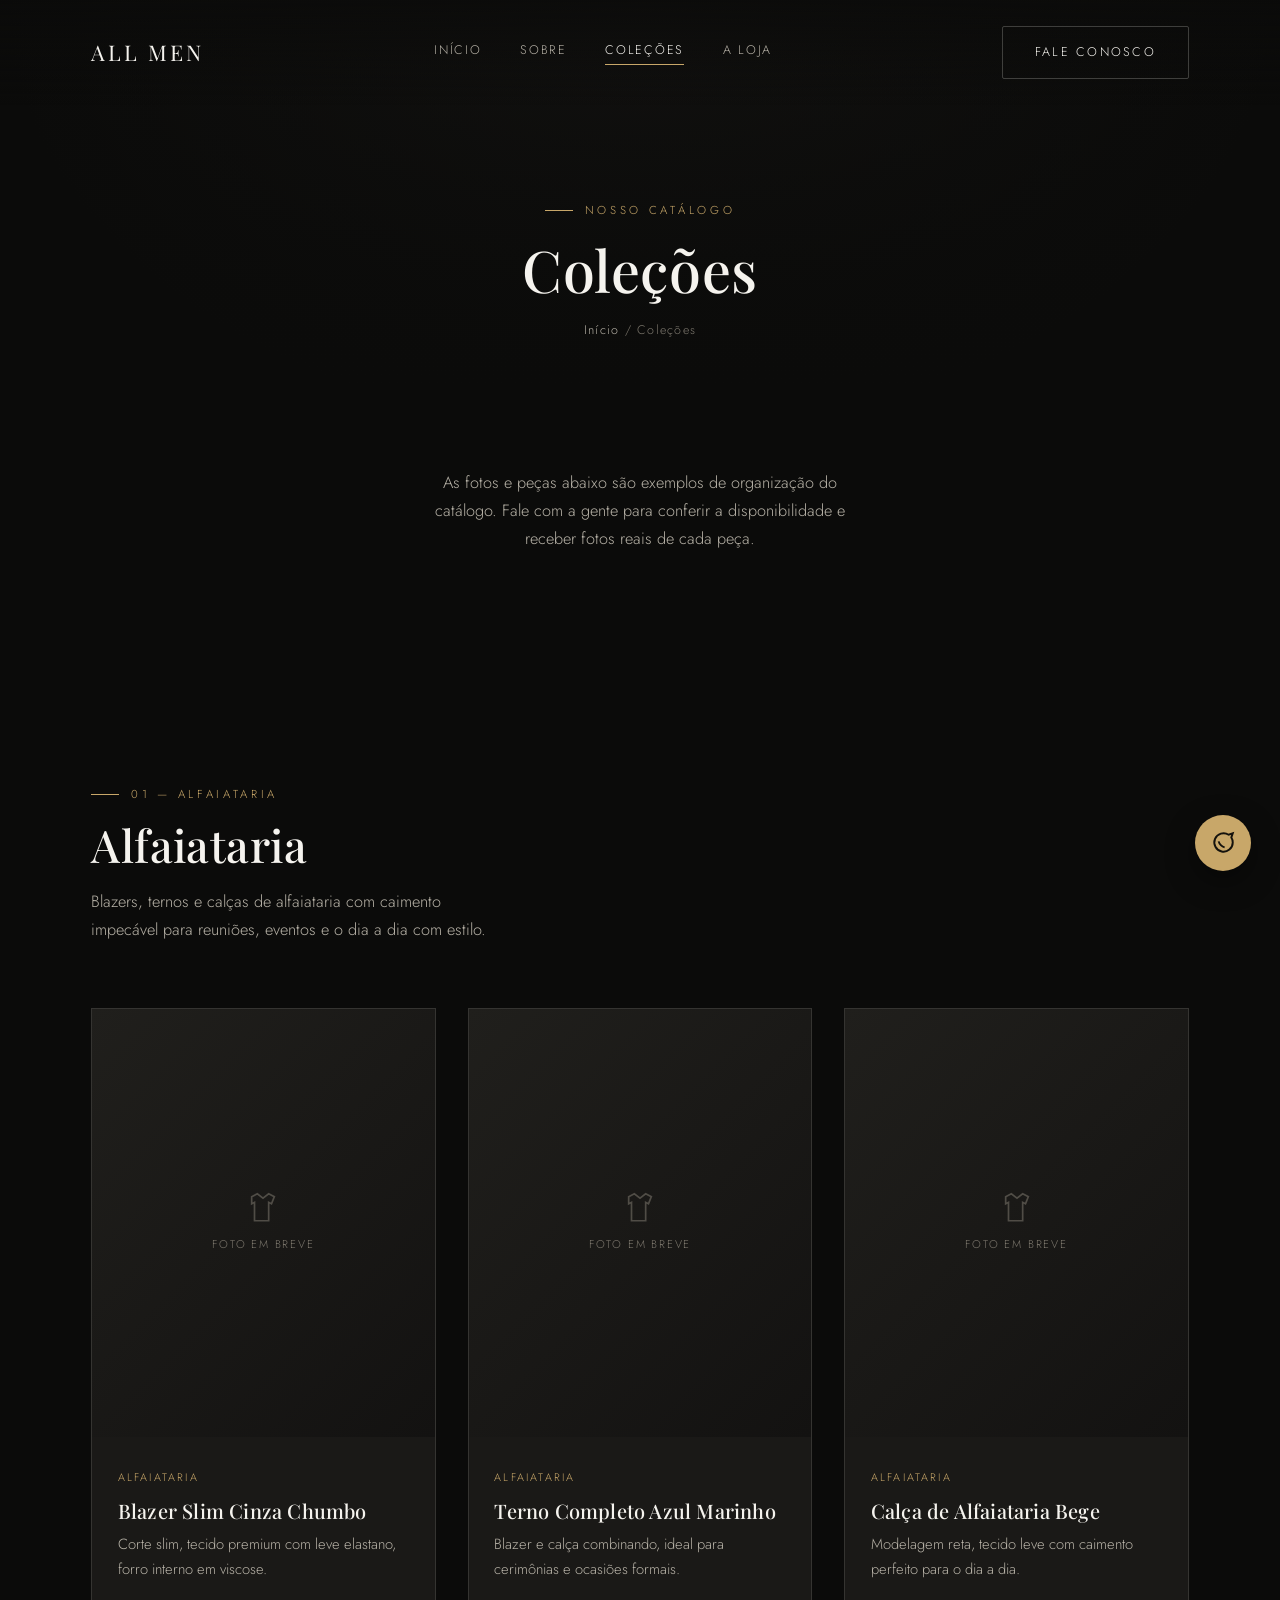
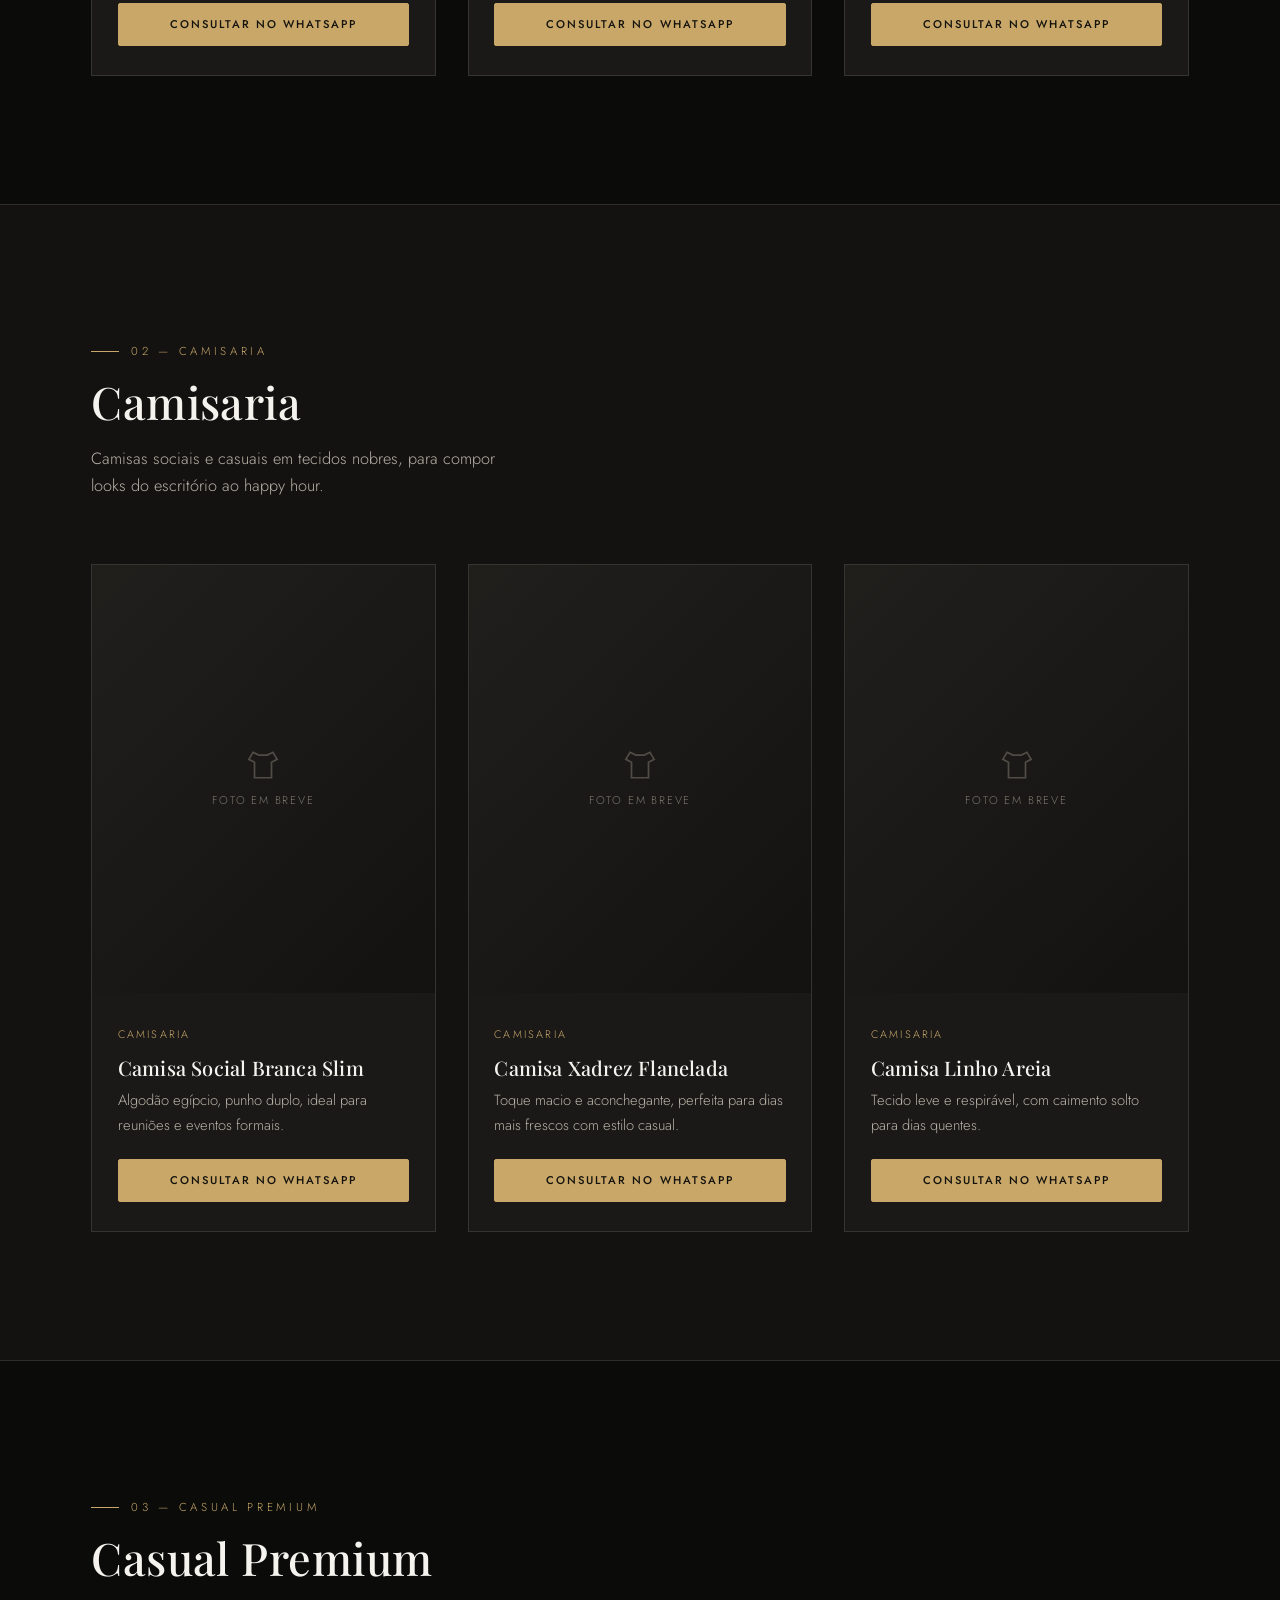
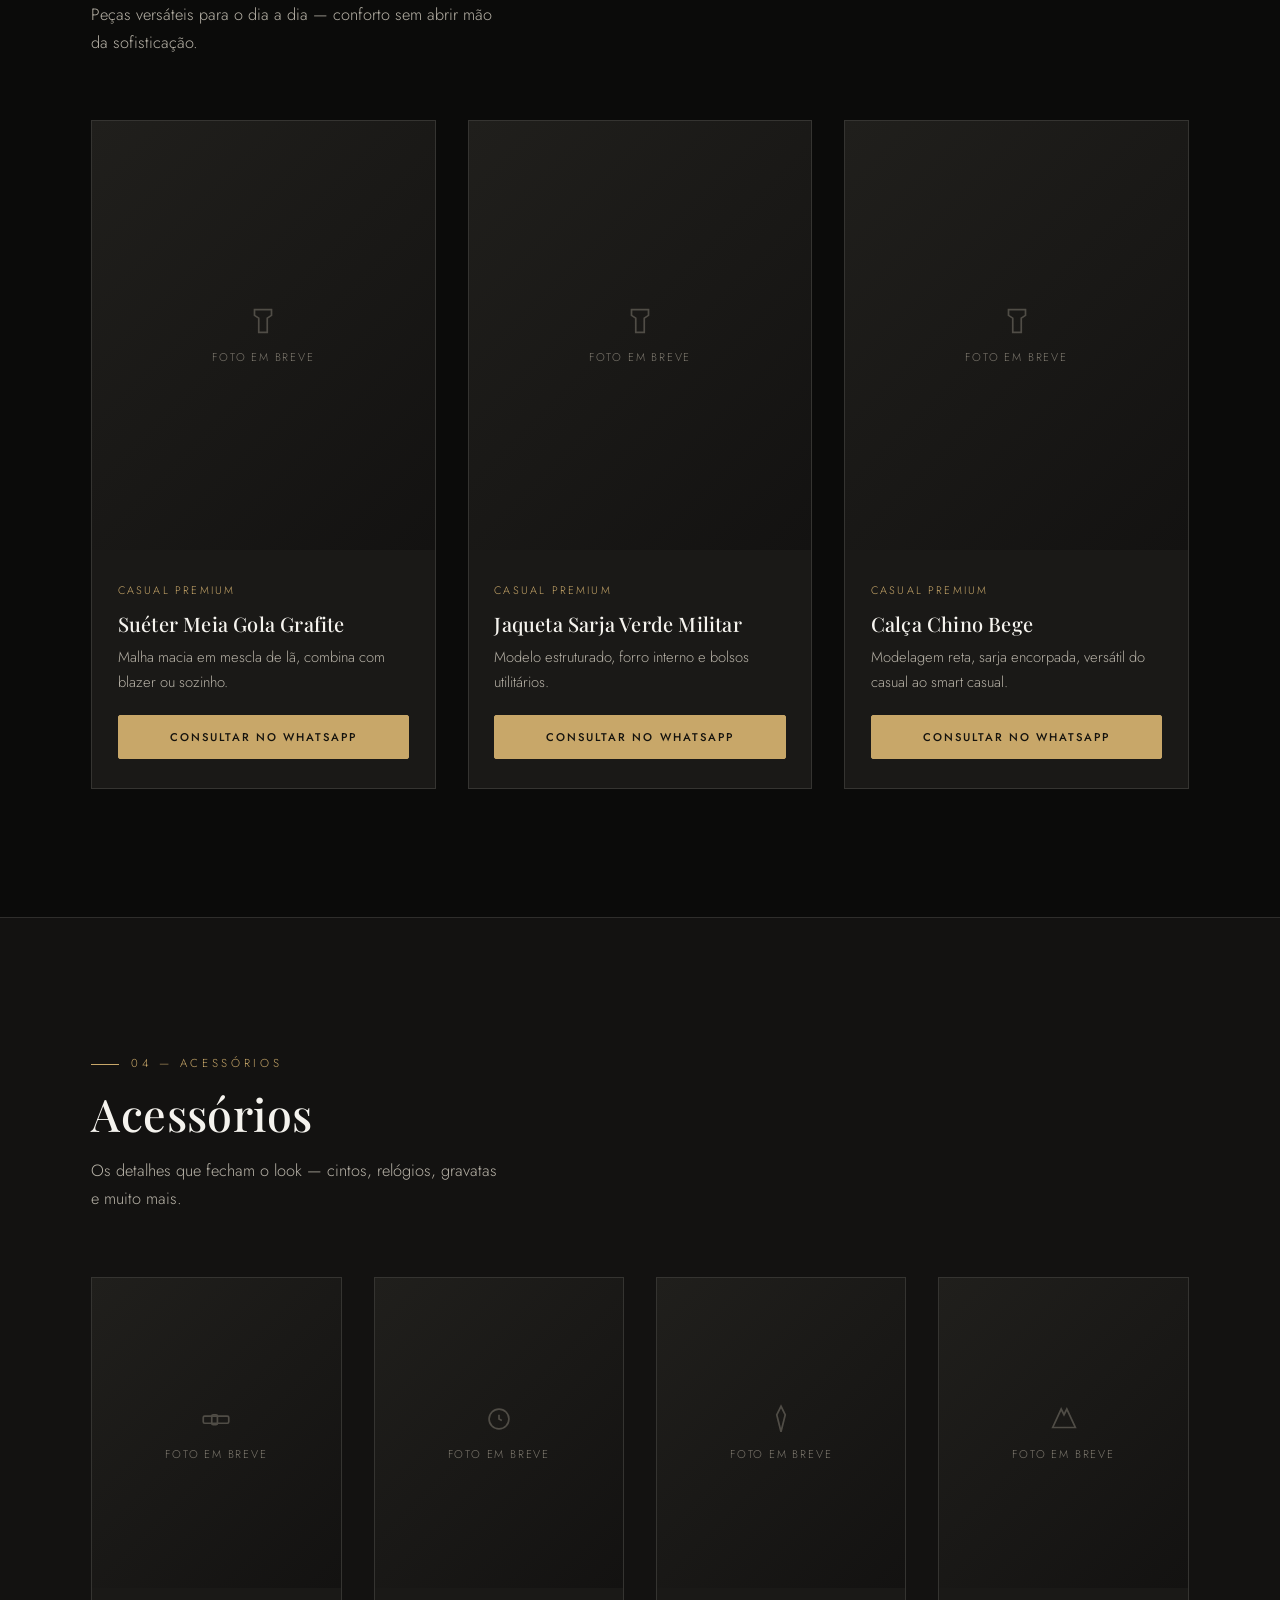
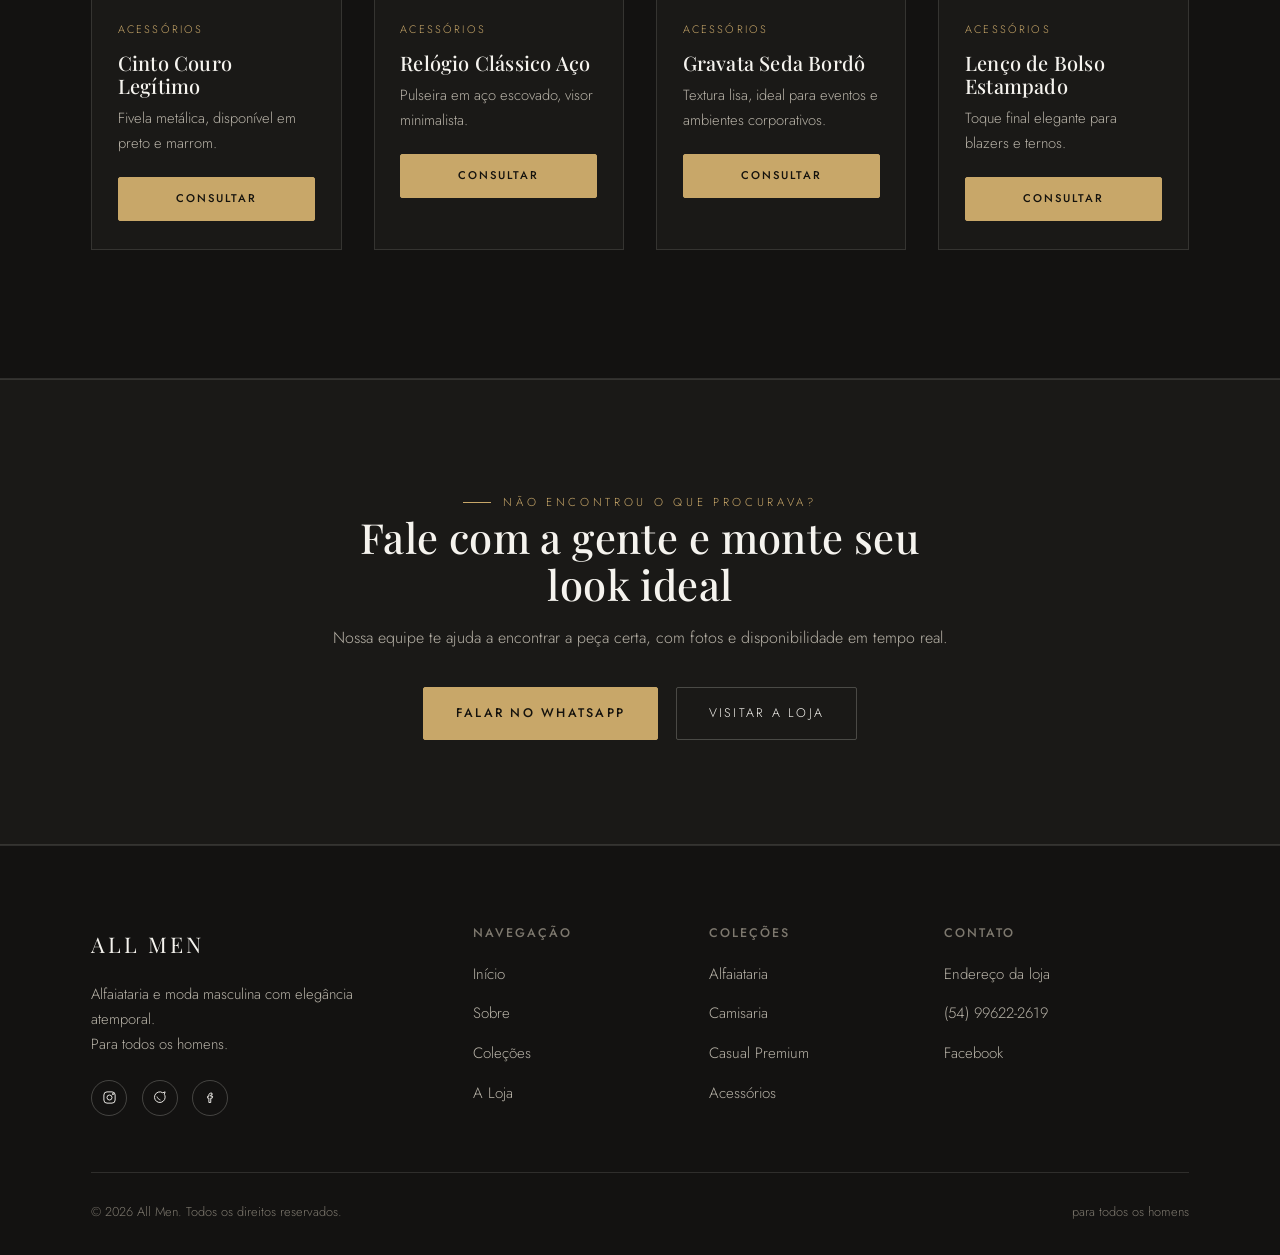
==== colecoes.html @ fce7e681 "Initial commit: All Men site with SEO setup Multi-page site (home, sobre, coleções, loja) with dark/" ====
<!DOCTYPE html>
<html lang="pt-BR">
<head>
<meta charset="UTF-8">
<meta name="viewport" content="width=device-width, initial-scale=1.0">
<title>Coleções All Men — Alfaiataria, Camisaria e Acessórios</title>
<meta name="description" content="Explore as coleções All Men: alfaiataria, camisaria, casual premium e acessórios. Consulte disponibilidade pelo WhatsApp.">
<meta name="robots" content="index, follow">
<link rel="canonical" href="https://pabliitoxd.github.io/allmen/colecoes.html">
<meta name="theme-color" content="#0b0b0a">
<link rel="preconnect" href="https://fonts.googleapis.com">
<link rel="preconnect" href="https://fonts.gstatic.com" crossorigin>
<link href="https://fonts.googleapis.com/css2?family=Playfair+Display:wght@400;500;600;700&family=Jost:wght@300;400;500;600&display=swap" rel="stylesheet">
<meta property="og:type" content="website">
<meta property="og:site_name" content="All Men">
<meta property="og:locale" content="pt_BR">
<meta property="og:title" content="Coleções All Men — Alfaiataria, Camisaria e Acessórios">
<meta property="og:description" content="Explore as coleções All Men: alfaiataria, camisaria, casual premium e acessórios. Consulte disponibilidade pelo WhatsApp.">
<meta property="og:url" content="https://pabliitoxd.github.io/allmen/colecoes.html">
<meta property="og:image" content="https://pabliitoxd.github.io/allmen/assets/img/logo.png">
<meta name="twitter:card" content="summary_large_image">
<meta name="twitter:title" content="Coleções All Men — Alfaiataria, Camisaria e Acessórios">
<meta name="twitter:description" content="Explore as coleções All Men: alfaiataria, camisaria, casual premium e acessórios. Consulte disponibilidade pelo WhatsApp.">
<meta name="twitter:image" content="https://pabliitoxd.github.io/allmen/assets/img/logo.png">
<link rel="icon" type="image/png" href="assets/img/logo.png">
<link rel="stylesheet" href="assets/css/style.css">
<script type="application/ld+json">
{
  "@context": "https://schema.org",
  "@type": "ClothingStore",
  "name": "All Men Moda Masculina Farroupilha",
  "image": "https://pabliitoxd.github.io/allmen/assets/img/logo.png",
  "url": "https://pabliitoxd.github.io/allmen/",
  "telephone": "+5554996222619",
  "priceRange": "$$",
  "address": {
    "@type": "PostalAddress",
    "streetAddress": "R. Independência, 582 - Sl 11",
    "addressLocality": "Farroupilha",
    "addressRegion": "RS",
    "postalCode": "95170-436",
    "addressCountry": "BR"
  },
  "openingHoursSpecification": [
    {
      "@type": "OpeningHoursSpecification",
      "dayOfWeek": ["Monday", "Tuesday", "Wednesday", "Thursday", "Friday"],
      "opens": "09:00",
      "closes": "19:00"
    },
    {
      "@type": "OpeningHoursSpecification",
      "dayOfWeek": ["Saturday"],
      "opens": "09:00",
      "closes": "14:00"
    }
  ],
  "sameAs": [
    "https://www.instagram.com/allmenfarroupilha",
    "https://www.facebook.com/Allmenfarropilha"
  ]
}
</script>
</head>
<body>

<header class="site-header">
  <div class="container">
    <a href="index.html" class="brand">
      <img src="assets/img/logo.png" alt="All Men" onerror="this.style.display='none'">
      <span class="brand-word">ALL MEN</span>
    </a>
    <nav class="main-nav">
      <a href="index.html">Início</a>
      <a href="sobre.html">Sobre</a>
      <a href="colecoes.html" class="active">Coleções</a>
      <a href="loja.html">A Loja</a>
    </nav>
    <div class="header-cta">
      <a href="https://wa.me/5554996222619" class="btn btn-ghost" target="_blank" rel="noopener">Fale Conosco</a>
      <button class="nav-toggle" aria-label="Abrir menu">
        <span></span><span></span><span></span>
      </button>
    </div>
  </div>
</header>

<section class="page-banner">
  <div class="page-banner-bg"><img src="assets/img/loja-1.jpg" alt="" onerror="this.remove()"></div>
  <div class="inner container">
    <span class="eyebrow" style="justify-content:center">Nosso Catálogo</span>
    <h1>Coleções</h1>
    <p class="breadcrumb"><a href="index.html">Início</a> / Coleções</p>
  </div>
</section>

<section class="section" style="padding-top:2rem; padding-bottom:2rem;">
  <div class="container">
    <div class="section-head center reveal" style="max-width:60ch;">
      <p style="margin-top:0;">As fotos e peças abaixo são exemplos de organização do catálogo. Fale com a gente para conferir a disponibilidade e receber fotos reais de cada peça.</p>
    </div>
  </div>
</section>

<!-- ALFAIATARIA -->
<section class="section" id="alfaiataria">
  <div class="container">
    <div class="section-head reveal">
      <span class="eyebrow">01 — Alfaiataria</span>
      <h2>Alfaiataria</h2>
      <p>Blazers, ternos e calças de alfaiataria com caimento impecável para reuniões, eventos e o dia a dia com estilo.</p>
    </div>
    <div class="grid grid-3">
      <div class="card reveal">
        <div class="card-media">
          <div class="placeholder-media">
            <svg viewBox="0 0 24 24" fill="none" stroke="currentColor" stroke-width="1.2"><path d="M4 4l4-2 4 3 4-3 4 2-2 5-2-1v13H6V8L4 9z"/></svg>
            <span>Foto em breve</span>
          </div>
        </div>
        <div class="card-body">
          <span class="cat">Alfaiataria</span>
          <h3>Blazer Slim Cinza Chumbo</h3>
          <p>Corte slim, tecido premium com leve elastano, forro interno em viscose.</p>
          <a href="https://wa.me/5554996222619?text=Ol%C3%A1!%20Tenho%20interesse%20no%20Blazer%20Slim%20Cinza%20Chumbo." class="btn btn-primary btn-block" target="_blank" rel="noopener">Consultar no WhatsApp</a>
        </div>
      </div>
      <div class="card reveal">
        <div class="card-media">
          <div class="placeholder-media">
            <svg viewBox="0 0 24 24" fill="none" stroke="currentColor" stroke-width="1.2"><path d="M4 4l4-2 4 3 4-3 4 2-2 5-2-1v13H6V8L4 9z"/></svg>
            <span>Foto em breve</span>
          </div>
        </div>
        <div class="card-body">
          <span class="cat">Alfaiataria</span>
          <h3>Terno Completo Azul Marinho</h3>
          <p>Blazer e calça combinando, ideal para cerimônias e ocasiões formais.</p>
          <a href="https://wa.me/5554996222619?text=Ol%C3%A1!%20Tenho%20interesse%20no%20Terno%20Completo%20Azul%20Marinho." class="btn btn-primary btn-block" target="_blank" rel="noopener">Consultar no WhatsApp</a>
        </div>
      </div>
      <div class="card reveal">
        <div class="card-media">
          <div class="placeholder-media">
            <svg viewBox="0 0 24 24" fill="none" stroke="currentColor" stroke-width="1.2"><path d="M4 4l4-2 4 3 4-3 4 2-2 5-2-1v13H6V8L4 9z"/></svg>
            <span>Foto em breve</span>
          </div>
        </div>
        <div class="card-body">
          <span class="cat">Alfaiataria</span>
          <h3>Calça de Alfaiataria Bege</h3>
          <p>Modelagem reta, tecido leve com caimento perfeito para o dia a dia.</p>
          <a href="https://wa.me/5554996222619?text=Ol%C3%A1!%20Tenho%20interesse%20na%20Cal%C3%A7a%20de%20Alfaiataria%20Bege." class="btn btn-primary btn-block" target="_blank" rel="noopener">Consultar no WhatsApp</a>
        </div>
      </div>
    </div>
  </div>
</section>

<!-- CAMISARIA -->
<section class="section section-alt" id="camisaria">
  <div class="container">
    <div class="section-head reveal">
      <span class="eyebrow">02 — Camisaria</span>
      <h2>Camisaria</h2>
      <p>Camisas sociais e casuais em tecidos nobres, para compor looks do escritório ao happy hour.</p>
    </div>
    <div class="grid grid-3">
      <div class="card reveal">
        <div class="card-media">
          <div class="placeholder-media">
            <svg viewBox="0 0 24 24" fill="none" stroke="currentColor" stroke-width="1.2"><path d="M5 3l4 2h6l4-2 3 5-4 2v11H6V10L2 8z"/></svg>
            <span>Foto em breve</span>
          </div>
        </div>
        <div class="card-body">
          <span class="cat">Camisaria</span>
          <h3>Camisa Social Branca Slim</h3>
          <p>Algodão egípcio, punho duplo, ideal para reuniões e eventos formais.</p>
          <a href="https://wa.me/5554996222619?text=Ol%C3%A1!%20Tenho%20interesse%20na%20Camisa%20Social%20Branca%20Slim." class="btn btn-primary btn-block" target="_blank" rel="noopener">Consultar no WhatsApp</a>
        </div>
      </div>
      <div class="card reveal">
        <div class="card-media">
          <div class="placeholder-media">
            <svg viewBox="0 0 24 24" fill="none" stroke="currentColor" stroke-width="1.2"><path d="M5 3l4 2h6l4-2 3 5-4 2v11H6V10L2 8z"/></svg>
            <span>Foto em breve</span>
          </div>
        </div>
        <div class="card-body">
          <span class="cat">Camisaria</span>
          <h3>Camisa Xadrez Flanelada</h3>
          <p>Toque macio e aconchegante, perfeita para dias mais frescos com estilo casual.</p>
          <a href="https://wa.me/5554996222619?text=Ol%C3%A1!%20Tenho%20interesse%20na%20Camisa%20Xadrez%20Flanelada." class="btn btn-primary btn-block" target="_blank" rel="noopener">Consultar no WhatsApp</a>
        </div>
      </div>
      <div class="card reveal">
        <div class="card-media">
          <div class="placeholder-media">
            <svg viewBox="0 0 24 24" fill="none" stroke="currentColor" stroke-width="1.2"><path d="M5 3l4 2h6l4-2 3 5-4 2v11H6V10L2 8z"/></svg>
            <span>Foto em breve</span>
          </div>
        </div>
        <div class="card-body">
          <span class="cat">Camisaria</span>
          <h3>Camisa Linho Areia</h3>
          <p>Tecido leve e respirável, com caimento solto para dias quentes.</p>
          <a href="https://wa.me/5554996222619?text=Ol%C3%A1!%20Tenho%20interesse%20na%20Camisa%20Linho%20Areia." class="btn btn-primary btn-block" target="_blank" rel="noopener">Consultar no WhatsApp</a>
        </div>
      </div>
    </div>
  </div>
</section>

<!-- CASUAL PREMIUM -->
<section class="section" id="casual">
  <div class="container">
    <div class="section-head reveal">
      <span class="eyebrow">03 — Casual Premium</span>
      <h2>Casual Premium</h2>
      <p>Peças versáteis para o dia a dia — conforto sem abrir mão da sofisticação.</p>
    </div>
    <div class="grid grid-3">
      <div class="card reveal">
        <div class="card-media">
          <div class="placeholder-media">
            <svg viewBox="0 0 24 24" fill="none" stroke="currentColor" stroke-width="1.2"><path d="M6 4h12v4l-3 2v10H9V10L6 8z"/></svg>
            <span>Foto em breve</span>
          </div>
        </div>
        <div class="card-body">
          <span class="cat">Casual Premium</span>
          <h3>Suéter Meia Gola Grafite</h3>
          <p>Malha macia em mescla de lã, combina com blazer ou sozinho.</p>
          <a href="https://wa.me/5554996222619?text=Ol%C3%A1!%20Tenho%20interesse%20no%20Su%C3%A9ter%20Meia%20Gola%20Grafite." class="btn btn-primary btn-block" target="_blank" rel="noopener">Consultar no WhatsApp</a>
        </div>
      </div>
      <div class="card reveal">
        <div class="card-media">
          <div class="placeholder-media">
            <svg viewBox="0 0 24 24" fill="none" stroke="currentColor" stroke-width="1.2"><path d="M6 4h12v4l-3 2v10H9V10L6 8z"/></svg>
            <span>Foto em breve</span>
          </div>
        </div>
        <div class="card-body">
          <span class="cat">Casual Premium</span>
          <h3>Jaqueta Sarja Verde Militar</h3>
          <p>Modelo estruturado, forro interno e bolsos utilitários.</p>
          <a href="https://wa.me/5554996222619?text=Ol%C3%A1!%20Tenho%20interesse%20na%20Jaqueta%20Sarja%20Verde%20Militar." class="btn btn-primary btn-block" target="_blank" rel="noopener">Consultar no WhatsApp</a>
        </div>
      </div>
      <div class="card reveal">
        <div class="card-media">
          <div class="placeholder-media">
            <svg viewBox="0 0 24 24" fill="none" stroke="currentColor" stroke-width="1.2"><path d="M6 4h12v4l-3 2v10H9V10L6 8z"/></svg>
            <span>Foto em breve</span>
          </div>
        </div>
        <div class="card-body">
          <span class="cat">Casual Premium</span>
          <h3>Calça Chino Bege</h3>
          <p>Modelagem reta, sarja encorpada, versátil do casual ao smart casual.</p>
          <a href="https://wa.me/5554996222619?text=Ol%C3%A1!%20Tenho%20interesse%20na%20Cal%C3%A7a%20Chino%20Bege." class="btn btn-primary btn-block" target="_blank" rel="noopener">Consultar no WhatsApp</a>
        </div>
      </div>
    </div>
  </div>
</section>

<!-- ACESSÓRIOS -->
<section class="section section-alt" id="acessorios">
  <div class="container">
    <div class="section-head reveal">
      <span class="eyebrow">04 — Acessórios</span>
      <h2>Acessórios</h2>
      <p>Os detalhes que fecham o look — cintos, relógios, gravatas e muito mais.</p>
    </div>
    <div class="grid grid-4">
      <div class="card reveal">
        <div class="card-media">
          <div class="placeholder-media">
            <svg viewBox="0 0 24 24" fill="none" stroke="currentColor" stroke-width="1.2"><rect x="3" y="10" width="18" height="5" rx="1"/><rect x="9" y="9" width="4" height="7" rx="1"/></svg>
            <span>Foto em breve</span>
          </div>
        </div>
        <div class="card-body">
          <span class="cat">Acessórios</span>
          <h3>Cinto Couro Legítimo</h3>
          <p>Fivela metálica, disponível em preto e marrom.</p>
          <a href="https://wa.me/5554996222619?text=Ol%C3%A1!%20Tenho%20interesse%20no%20Cinto%20de%20Couro%20Leg%C3%ADtimo." class="btn btn-primary btn-block" target="_blank" rel="noopener">Consultar</a>
        </div>
      </div>
      <div class="card reveal">
        <div class="card-media">
          <div class="placeholder-media">
            <svg viewBox="0 0 24 24" fill="none" stroke="currentColor" stroke-width="1.2"><circle cx="12" cy="12" r="7"/><path d="M12 9v3l2 1"/></svg>
            <span>Foto em breve</span>
          </div>
        </div>
        <div class="card-body">
          <span class="cat">Acessórios</span>
          <h3>Relógio Clássico Aço</h3>
          <p>Pulseira em aço escovado, visor minimalista.</p>
          <a href="https://wa.me/5554996222619?text=Ol%C3%A1!%20Tenho%20interesse%20no%20Rel%C3%B3gio%20Cl%C3%A1ssico%20de%20A%C3%A7o." class="btn btn-primary btn-block" target="_blank" rel="noopener">Consultar</a>
        </div>
      </div>
      <div class="card reveal">
        <div class="card-media">
          <div class="placeholder-media">
            <svg viewBox="0 0 24 24" fill="none" stroke="currentColor" stroke-width="1.2"><path d="M12 3l3 6-3 12-3-12z"/></svg>
            <span>Foto em breve</span>
          </div>
        </div>
        <div class="card-body">
          <span class="cat">Acessórios</span>
          <h3>Gravata Seda Bordô</h3>
          <p>Textura lisa, ideal para eventos e ambientes corporativos.</p>
          <a href="https://wa.me/5554996222619?text=Ol%C3%A1!%20Tenho%20interesse%20na%20Gravata%20de%20Seda%20Bord%C3%B4." class="btn btn-primary btn-block" target="_blank" rel="noopener">Consultar</a>
        </div>
      </div>
      <div class="card reveal">
        <div class="card-media">
          <div class="placeholder-media">
            <svg viewBox="0 0 24 24" fill="none" stroke="currentColor" stroke-width="1.2"><path d="M4 18l6-13 2 4 2-4 6 13z"/></svg>
            <span>Foto em breve</span>
          </div>
        </div>
        <div class="card-body">
          <span class="cat">Acessórios</span>
          <h3>Lenço de Bolso Estampado</h3>
          <p>Toque final elegante para blazers e ternos.</p>
          <a href="https://wa.me/5554996222619?text=Ol%C3%A1!%20Tenho%20interesse%20no%20Len%C3%A7o%20de%20Bolso%20Estampado." class="btn btn-primary btn-block" target="_blank" rel="noopener">Consultar</a>
        </div>
      </div>
    </div>
  </div>
</section>

<section class="cta-band">
  <div class="container">
    <div class="reveal">
      <span class="eyebrow" style="justify-content:center">Não encontrou o que procurava?</span>
      <h2>Fale com a gente e monte seu look ideal</h2>
      <p>Nossa equipe te ajuda a encontrar a peça certa, com fotos e disponibilidade em tempo real.</p>
      <div class="hero-actions">
        <a href="https://wa.me/5554996222619" class="btn btn-primary" target="_blank" rel="noopener">Falar no WhatsApp</a>
        <a href="loja.html" class="btn btn-ghost">Visitar a Loja</a>
      </div>
    </div>
  </div>
</section>

<footer class="site-footer">
  <div class="container">
    <div class="footer-grid">
      <div class="footer-brand">
        <span class="brand">
          <img src="assets/img/logo.png" alt="All Men" onerror="this.style.display='none'">
          <span class="brand-word">ALL MEN</span>
        </span>
        <p>Alfaiataria e moda masculina com elegância atemporal.<br>Para todos os homens.</p>
        <div class="footer-social">
          <a href="https://www.instagram.com/allmenfarroupilha" target="_blank" rel="noopener" aria-label="Instagram">
            <svg viewBox="0 0 24 24" fill="none" stroke="currentColor" stroke-width="1.5"><rect x="3" y="3" width="18" height="18" rx="5"/><circle cx="12" cy="12" r="4"/><circle cx="17.5" cy="6.5" r="1"/></svg>
          </a>
          <a href="https://wa.me/5554996222619" target="_blank" rel="noopener" aria-label="WhatsApp">
            <svg viewBox="0 0 24 24" fill="none" stroke="currentColor" stroke-width="1.5"><path d="M21 11.5a8.5 8.5 0 1 1-3.8-7.1L21 3l-1.3 3.9a8.46 8.46 0 0 1 1.3 4.6z"/><path d="M8 10.5s.5 2 2 3.5 3.5 2 3.5 2"/></svg>
          </a>
          <a href="https://www.facebook.com/Allmenfarropilha" target="_blank" rel="noopener" aria-label="Facebook">
            <svg viewBox="0 0 24 24" fill="none" stroke="currentColor" stroke-width="1.5"><path d="M14 8h2V5h-2c-1.7 0-3 1.3-3 3v2H9v3h2v7h3v-7h2.2l.8-3H14V8z"/></svg>
          </a>
        </div>
      </div>
      <div class="footer-col">
        <h4>Navegação</h4>
        <ul>
          <li><a href="index.html">Início</a></li>
          <li><a href="sobre.html">Sobre</a></li>
          <li><a href="colecoes.html">Coleções</a></li>
          <li><a href="loja.html">A Loja</a></li>
        </ul>
      </div>
      <div class="footer-col">
        <h4>Coleções</h4>
        <ul>
          <li><a href="colecoes.html#alfaiataria">Alfaiataria</a></li>
          <li><a href="colecoes.html#camisaria">Camisaria</a></li>
          <li><a href="colecoes.html#casual">Casual Premium</a></li>
          <li><a href="colecoes.html#acessorios">Acessórios</a></li>
        </ul>
      </div>
      <div class="footer-col">
        <h4>Contato</h4>
        <ul>
          <li><a href="loja.html">Endereço da loja</a></li>
          <li><a href="tel:+5554996222619">(54) 99622-2619</a></li>
          <li><a href="https://www.facebook.com/Allmenfarropilha" target="_blank" rel="noopener">Facebook</a></li>
        </ul>
      </div>
    </div>
    <div class="footer-bottom">
      <span>&copy; 2026 All Men. Todos os direitos reservados.</span>
      <span>para todos os homens</span>
    </div>
  </div>
</footer>

<a href="https://wa.me/5554996222619" class="wa-float" target="_blank" rel="noopener" aria-label="Fale conosco no WhatsApp">
  <svg viewBox="0 0 24 24" fill="none" stroke="currentColor" stroke-width="1.8"><path d="M21 11.5a8.5 8.5 0 1 1-3.8-7.1L21 3l-1.3 3.9a8.46 8.46 0 0 1 1.3 4.6z"/><path d="M8 10.5s.5 2 2 3.5 3.5 2 3.5 2"/></svg>
</a>

<script src="assets/js/main.js"></script>
</body>
</html>
---- assets/css/style.css ----
/* ==========================================================================
   ALL MEN — Design System
   Paleta provisória inspirada no logo (preto/branco). Ajustar quando o
   manual de marca (cores, fontes) chegar — ver variáveis abaixo.
   ========================================================================== */

:root {
  --color-bg: #0b0b0a;
  --color-bg-alt: #131211;
  --color-surface: #1a1917;
  --color-surface-2: #201f1c;
  --color-line: rgba(245, 243, 238, 0.12);
  --color-line-strong: rgba(245, 243, 238, 0.22);

  --color-text: #f5f3ee;
  --color-text-muted: #b7b2a7;
  --color-text-faint: #7d786e;

  --color-accent: #c8a769;
  --color-accent-soft: rgba(200, 167, 105, 0.14);
  --color-accent-strong: #e0c48c;

  --font-display: "Playfair Display", "Georgia", serif;
  --font-body: "Jost", "Helvetica Neue", Arial, sans-serif;

  --container: 1200px;
  --gutter: clamp(1.5rem, 4vw, 4rem);

  --ease: cubic-bezier(0.16, 1, 0.3, 1);
}

* {
  box-sizing: border-box;
  margin: 0;
  padding: 0;
}

html {
  scroll-behavior: smooth;
}

body {
  background: var(--color-bg);
  color: var(--color-text);
  font-family: var(--font-body);
  font-weight: 300;
  line-height: 1.7;
  -webkit-font-smoothing: antialiased;
  overflow-x: hidden;
}

img {
  max-width: 100%;
  display: block;
}

a {
  color: inherit;
  text-decoration: none;
}

ul {
  list-style: none;
}

h1, h2, h3, h4 {
  font-family: var(--font-display);
  font-weight: 500;
  letter-spacing: 0.01em;
  line-height: 1.15;
}

.container {
  max-width: var(--container);
  margin: 0 auto;
  padding: 0 var(--gutter);
}

.eyebrow {
  display: inline-flex;
  align-items: center;
  gap: 0.75rem;
  font-family: var(--font-body);
  font-size: 0.72rem;
  letter-spacing: 0.32em;
  text-transform: uppercase;
  color: var(--color-accent);
}

.eyebrow::before {
  content: "";
  width: 28px;
  height: 1px;
  background: var(--color-accent);
}

.section {
  padding: clamp(4rem, 10vw, 8rem) 0;
}

.section-head {
  max-width: 640px;
  margin-bottom: clamp(2.5rem, 6vw, 4rem);
}

.section-head.center {
  margin-left: auto;
  margin-right: auto;
  text-align: center;
}

.section-head h2 {
  font-size: clamp(2rem, 4vw, 2.8rem);
  margin-top: 0.9rem;
}

.section-head p {
  margin-top: 1.1rem;
  color: var(--color-text-muted);
  font-size: 1.02rem;
  max-width: 46ch;
}

.section-head.center p {
  margin-left: auto;
  margin-right: auto;
}

.section-alt {
  background: var(--color-bg-alt);
  border-top: 1px solid var(--color-line);
  border-bottom: 1px solid var(--color-line);
}

/* ---------------------------------- Buttons ---------------------------------- */

.btn {
  display: inline-flex;
  align-items: center;
  gap: 0.6rem;
  padding: 0.95rem 2rem;
  font-family: var(--font-body);
  font-size: 0.78rem;
  letter-spacing: 0.18em;
  text-transform: uppercase;
  border: 1px solid var(--color-line-strong);
  border-radius: 2px;
  transition: all 0.35s var(--ease);
  white-space: nowrap;
}

.btn-primary {
  background: var(--color-accent);
  border-color: var(--color-accent);
  color: #14120d;
  font-weight: 500;
}

.btn-primary:hover {
  background: var(--color-accent-strong);
  border-color: var(--color-accent-strong);
  transform: translateY(-2px);
}

.btn-ghost {
  background: transparent;
  color: var(--color-text);
}

.btn-ghost:hover {
  border-color: var(--color-accent);
  color: var(--color-accent);
  transform: translateY(-2px);
}

.btn-block {
  width: 100%;
  justify-content: center;
}

/* ---------------------------------- Header ---------------------------------- */

.site-header {
  position: fixed;
  top: 0;
  left: 0;
  right: 0;
  z-index: 100;
  padding: 1.6rem 0;
  transition: all 0.4s var(--ease);
  background: linear-gradient(to bottom, rgba(11, 11, 10, 0.85), transparent);
}

.site-header.is-scrolled {
  padding: 1rem 0;
  background: rgba(11, 11, 10, 0.92);
  backdrop-filter: blur(10px);
  border-bottom: 1px solid var(--color-line);
}

.site-header .container {
  display: flex;
  align-items: center;
  justify-content: space-between;
  gap: 2rem;
}

.brand {
  display: flex;
  align-items: center;
  gap: 0.7rem;
}

.brand img {
  height: 34px;
  width: auto;
}

.brand-word {
  font-family: var(--font-display);
  font-size: 1.35rem;
  letter-spacing: 0.14em;
}

.main-nav {
  display: flex;
  align-items: center;
  gap: 2.4rem;
}

.main-nav a {
  font-size: 0.78rem;
  letter-spacing: 0.14em;
  text-transform: uppercase;
  color: var(--color-text-muted);
  position: relative;
  padding-bottom: 4px;
  transition: color 0.3s var(--ease);
}

.main-nav a::after {
  content: "";
  position: absolute;
  left: 0;
  bottom: 0;
  height: 1px;
  width: 0;
  background: var(--color-accent);
  transition: width 0.3s var(--ease);
}

.main-nav a:hover,
.main-nav a.active {
  color: var(--color-text);
}

.main-nav a:hover::after,
.main-nav a.active::after {
  width: 100%;
}

.header-cta {
  display: flex;
  align-items: center;
  gap: 1.2rem;
}

.nav-toggle {
  display: none;
  flex-direction: column;
  gap: 5px;
  background: none;
  border: none;
  cursor: pointer;
  padding: 0.4rem;
  z-index: 200;
}

.nav-toggle span {
  width: 24px;
  height: 1px;
  background: var(--color-text);
  transition: all 0.3s var(--ease);
}

/* ---------------------------------- Hero ---------------------------------- */

.hero {
  position: relative;
  min-height: 100vh;
  display: flex;
  align-items: center;
  justify-content: center;
  text-align: center;
  overflow: hidden;
}

.hero-media {
  position: absolute;
  inset: 0;
  z-index: 0;
  background:
    radial-gradient(ellipse at 50% 30%, var(--color-surface-2) 0%, var(--color-bg) 75%);
}

.hero-media img {
  width: 100%;
  height: 100%;
  object-fit: cover;
  filter: grayscale(35%) brightness(0.55);
}

.hero-media::after {
  content: "";
  position: absolute;
  inset: 0;
  background: linear-gradient(180deg, rgba(11,11,10,0.55) 0%, rgba(11,11,10,0.35) 45%, rgba(11,11,10,0.92) 100%);
}

.hero-content {
  position: relative;
  z-index: 1;
  max-width: 780px;
  padding: 0 var(--gutter);
  display: flex;
  flex-direction: column;
  align-items: center;
}

.hero-logo {
  max-width: 96px;
  margin-bottom: 1.6rem;
}

.hero-word {
  display: block;
  font-family: var(--font-display);
  font-size: clamp(1.7rem, 3vw, 2.2rem);
  letter-spacing: 0.16em;
  margin-bottom: 1.6rem;
}

.hero-content .eyebrow {
  margin-bottom: 1.4rem;
}

.hero-content h1 {
  font-size: clamp(2.6rem, 6vw, 4.6rem);
  color: var(--color-text);
}

.hero-content .tagline {
  margin-top: 1.4rem;
  font-family: var(--font-display);
  font-style: italic;
  font-size: clamp(1.1rem, 2vw, 1.4rem);
  color: var(--color-accent-strong);
  letter-spacing: 0.02em;
}

.hero-content .lede {
  margin-top: 1.6rem;
  color: var(--color-text-muted);
  max-width: 52ch;
  font-size: 1.05rem;
}

.hero-actions {
  margin-top: 2.6rem;
  display: flex;
  gap: 1.1rem;
  flex-wrap: wrap;
  justify-content: center;
}

.scroll-cue {
  position: absolute;
  bottom: 2.4rem;
  left: 50%;
  transform: translateX(-50%);
  z-index: 1;
  display: flex;
  flex-direction: column;
  align-items: center;
  gap: 0.6rem;
  font-size: 0.68rem;
  letter-spacing: 0.28em;
  text-transform: uppercase;
  color: var(--color-text-faint);
}

.scroll-cue .line {
  width: 1px;
  height: 34px;
  background: var(--color-text-faint);
  overflow: hidden;
  position: relative;
}

.scroll-cue .line::after {
  content: "";
  position: absolute;
  top: -100%;
  left: 0;
  width: 100%;
  height: 100%;
  background: var(--color-accent);
  animation: scrollDown 2.2s var(--ease) infinite;
}

@keyframes scrollDown {
  0% { top: -100%; }
  60% { top: 100%; }
  100% { top: 100%; }
}

/* ---------------------------------- Page banner (inner pages) ---------------------------------- */

.page-banner {
  position: relative;
  padding: clamp(9rem, 20vw, 12rem) 0 clamp(4rem, 8vw, 6rem);
  text-align: center;
  overflow: hidden;
}

.page-banner-bg {
  position: absolute;
  inset: 0;
  z-index: 0;
  background: radial-gradient(ellipse at 50% 0%, var(--color-surface) 0%, var(--color-bg) 70%);
}

.page-banner-bg img {
  width: 100%;
  height: 100%;
  object-fit: cover;
  opacity: 0.28;
  filter: grayscale(50%);
}

.page-banner-bg::after {
  content: "";
  position: absolute;
  inset: 0;
  background: linear-gradient(180deg, rgba(11,11,10,0.5), var(--color-bg) 90%);
}

.page-banner .inner {
  position: relative;
  z-index: 1;
}

.page-banner h1 {
  font-size: clamp(2.4rem, 5vw, 3.6rem);
  margin-top: 1rem;
}

.breadcrumb {
  margin-top: 1.1rem;
  font-size: 0.78rem;
  letter-spacing: 0.1em;
  color: var(--color-text-faint);
}

.breadcrumb a {
  color: var(--color-text-muted);
}

.breadcrumb a:hover {
  color: var(--color-accent);
}

/* ---------------------------------- Grids & Cards ---------------------------------- */

.grid {
  display: grid;
  gap: 2rem;
}

.grid-3 {
  grid-template-columns: repeat(3, 1fr);
}

.grid-4 {
  grid-template-columns: repeat(4, 1fr);
}

.grid-2 {
  grid-template-columns: repeat(2, 1fr);
}

.card {
  background: var(--color-surface);
  border: 1px solid var(--color-line);
  transition: transform 0.4s var(--ease), border-color 0.4s var(--ease);
}

.card:hover {
  transform: translateY(-6px);
  border-color: var(--color-line-strong);
}

.card-media {
  position: relative;
  aspect-ratio: 4 / 5;
  overflow: hidden;
  background: linear-gradient(135deg, var(--color-surface-2), var(--color-bg-alt));
}

.card-media img {
  width: 100%;
  height: 100%;
  object-fit: cover;
  transition: transform 0.6s var(--ease);
}

.card:hover .card-media img {
  transform: scale(1.06);
}

.placeholder-media {
  position: absolute;
  inset: 0;
  display: flex;
  flex-direction: column;
  align-items: center;
  justify-content: center;
  gap: 0.6rem;
  color: var(--color-text-faint);
  font-size: 0.7rem;
  letter-spacing: 0.16em;
  text-transform: uppercase;
}

.placeholder-media svg {
  width: 34px;
  height: 34px;
  opacity: 0.55;
}

.card-body {
  padding: 1.6rem 1.6rem 1.8rem;
}

.card-body .cat {
  font-size: 0.68rem;
  letter-spacing: 0.2em;
  text-transform: uppercase;
  color: var(--color-accent);
}

.card-body h3 {
  margin-top: 0.6rem;
  font-size: 1.25rem;
}

.card-body p {
  margin-top: 0.6rem;
  color: var(--color-text-muted);
  font-size: 0.92rem;
}

.card-body .btn {
  margin-top: 1.3rem;
  padding: 0.7rem 1.4rem;
  font-size: 0.7rem;
}

/* Collection category (feature) cards on homepage */

.feature-card {
  position: relative;
  aspect-ratio: 3 / 4;
  overflow: hidden;
  border: 1px solid var(--color-line);
  display: flex;
  align-items: flex-end;
}

.feature-card .bg {
  position: absolute;
  inset: 0;
  background: linear-gradient(160deg, var(--color-surface-2), var(--color-bg-alt));
}

.feature-card .bg img {
  width: 100%;
  height: 100%;
  object-fit: cover;
  transition: transform 0.6s var(--ease);
}

.feature-card:hover .bg img {
  transform: scale(1.08);
}

.feature-card::after {
  content: "";
  position: absolute;
  inset: 0;
  background: linear-gradient(180deg, rgba(11,11,10,0) 30%, rgba(11,11,10,0.92) 100%);
}

.feature-card .content {
  position: relative;
  z-index: 1;
  padding: 1.8rem;
  width: 100%;
}

.feature-card .content .cat {
  font-size: 0.68rem;
  letter-spacing: 0.2em;
  text-transform: uppercase;
  color: var(--color-accent-strong);
}

.feature-card .content h3 {
  margin-top: 0.5rem;
  font-size: 1.4rem;
}

.feature-card .content .go {
  margin-top: 0.8rem;
  font-size: 0.75rem;
  letter-spacing: 0.12em;
  text-transform: uppercase;
  color: var(--color-text-muted);
  display: flex;
  align-items: center;
  gap: 0.5rem;
  opacity: 0;
  transform: translateY(6px);
  transition: all 0.35s var(--ease);
}

.feature-card:hover .go {
  opacity: 1;
  transform: translateY(0);
}

/* ---------------------------------- Values / icons ---------------------------------- */

.value {
  text-align: center;
  padding: 0 1rem;
}

.value .icon {
  width: 54px;
  height: 54px;
  margin: 0 auto 1.4rem;
  display: flex;
  align-items: center;
  justify-content: center;
  border: 1px solid var(--color-line-strong);
  border-radius: 50%;
  color: var(--color-accent);
}

.value .icon svg {
  width: 22px;
  height: 22px;
}

.value h3 {
  font-size: 1.15rem;
}

.value p {
  margin-top: 0.7rem;
  color: var(--color-text-muted);
  font-size: 0.94rem;
}

/* ---------------------------------- Split / about ---------------------------------- */

.split {
  display: grid;
  grid-template-columns: 1fr 1fr;
  gap: clamp(2rem, 6vw, 5rem);
  align-items: center;
}

.split-media {
  position: relative;
  aspect-ratio: 4 / 5;
  overflow: hidden;
  border: 1px solid var(--color-line);
  background: linear-gradient(150deg, var(--color-surface-2), var(--color-bg-alt));
}

.split-media img {
  width: 100%;
  height: 100%;
  object-fit: cover;
}

.split-media .frame {
  position: absolute;
  inset: 18px;
  border: 1px solid var(--color-accent-soft);
  pointer-events: none;
}

.split-text .eyebrow {
  margin-bottom: 1.1rem;
}

.split-text h2 {
  font-size: clamp(1.9rem, 3.4vw, 2.5rem);
}

.split-text p {
  margin-top: 1.3rem;
  color: var(--color-text-muted);
}

.split-text .signature {
  margin-top: 2rem;
  font-family: var(--font-display);
  font-style: italic;
  color: var(--color-accent);
  font-size: 1.05rem;
}

/* ---------------------------------- Story / quote ---------------------------------- */

.quote-block {
  text-align: center;
  max-width: 780px;
  margin: 0 auto;
}

.quote-block blockquote {
  font-family: var(--font-display);
  font-style: italic;
  font-size: clamp(1.4rem, 3vw, 2rem);
  color: var(--color-text);
  line-height: 1.5;
}

.quote-block cite {
  display: block;
  margin-top: 1.6rem;
  font-style: normal;
  font-size: 0.75rem;
  letter-spacing: 0.2em;
  text-transform: uppercase;
  color: var(--color-text-faint);
}

/* ---------------------------------- Gallery (loja) ---------------------------------- */

.gallery {
  display: grid;
  grid-template-columns: repeat(4, 1fr);
  grid-auto-rows: 160px;
  gap: 0.9rem;
}

.gallery figure {
  position: relative;
  overflow: hidden;
  background: var(--color-surface);
  border: 1px solid var(--color-line);
}

.gallery figure img {
  width: 100%;
  height: 100%;
  object-fit: cover;
  transition: transform 0.6s var(--ease);
}

.gallery figure:hover img {
  transform: scale(1.08);
}

.gallery figure.tall {
  grid-row: span 2;
}

.gallery figure.wide {
  grid-column: span 2;
}

/* ---------------------------------- Info / contact ---------------------------------- */

.info-grid {
  display: grid;
  grid-template-columns: 1.1fr 0.9fr;
  gap: clamp(2rem, 5vw, 4rem);
}

.info-list {
  display: flex;
  flex-direction: column;
  gap: 1.8rem;
}

.info-item {
  display: flex;
  gap: 1.2rem;
  align-items: flex-start;
}

.info-item .icon {
  width: 42px;
  height: 42px;
  flex-shrink: 0;
  border: 1px solid var(--color-line-strong);
  border-radius: 50%;
  display: flex;
  align-items: center;
  justify-content: center;
  color: var(--color-accent);
}

.info-item .icon svg {
  width: 18px;
  height: 18px;
}

.info-item h4 {
  font-family: var(--font-body);
  font-weight: 500;
  font-size: 0.8rem;
  letter-spacing: 0.14em;
  text-transform: uppercase;
  color: var(--color-text-faint);
}

.info-item p, .info-item a {
  margin-top: 0.35rem;
  color: var(--color-text);
  font-size: 1.02rem;
}

.info-item a:hover {
  color: var(--color-accent);
}

.map-frame {
  position: relative;
  min-height: 340px;
  border: 1px solid var(--color-line);
  overflow: hidden;
}

.map-frame iframe {
  width: 100%;
  height: 100%;
  min-height: 340px;
  border: 0;
  filter: grayscale(65%) invert(92%) contrast(88%);
}

.hours-table {
  width: 100%;
  border-collapse: collapse;
  margin-top: 0.5rem;
}

.hours-table td {
  padding: 0.55rem 0;
  border-bottom: 1px solid var(--color-line);
  font-size: 0.95rem;
}

.hours-table td:first-child {
  color: var(--color-text-muted);
}

.hours-table td:last-child {
  text-align: right;
}

/* ---------------------------------- CTA band ---------------------------------- */

.cta-band {
  text-align: center;
  position: relative;
  padding: clamp(4rem, 9vw, 6.5rem) 0;
  background: var(--color-surface);
  border-top: 1px solid var(--color-line);
  border-bottom: 1px solid var(--color-line);
}

.cta-band h2 {
  font-size: clamp(1.9rem, 3.6vw, 2.6rem);
  max-width: 22ch;
  margin: 0 auto;
}

.cta-band p {
  margin-top: 1rem;
  color: var(--color-text-muted);
}

.cta-band .hero-actions {
  margin-top: 2.2rem;
}

/* ---------------------------------- Footer ---------------------------------- */

.site-footer {
  padding: clamp(3.5rem, 7vw, 5rem) 0 2rem;
  border-top: 1px solid var(--color-line);
  background: var(--color-bg-alt);
}

.footer-grid {
  display: grid;
  grid-template-columns: 1.4fr 0.8fr 0.8fr 1fr;
  gap: 2.5rem;
}

.footer-brand .brand {
  margin-bottom: 1.2rem;
}

.footer-brand p {
  color: var(--color-text-muted);
  font-size: 0.92rem;
  max-width: 32ch;
}

.footer-social {
  display: flex;
  gap: 0.9rem;
  margin-top: 1.4rem;
}

.footer-social a {
  width: 36px;
  height: 36px;
  border: 1px solid var(--color-line-strong);
  border-radius: 50%;
  display: flex;
  align-items: center;
  justify-content: center;
  transition: all 0.3s var(--ease);
}

.footer-social a svg {
  width: 15px;
  height: 15px;
}

.footer-social a:hover {
  border-color: var(--color-accent);
  color: var(--color-accent);
}

.footer-col h4 {
  font-family: var(--font-body);
  font-weight: 500;
  font-size: 0.78rem;
  letter-spacing: 0.16em;
  text-transform: uppercase;
  color: var(--color-text-faint);
  margin-bottom: 1.2rem;
}

.footer-col ul {
  display: flex;
  flex-direction: column;
  gap: 0.75rem;
}

.footer-col a {
  color: var(--color-text-muted);
  font-size: 0.94rem;
  transition: color 0.3s var(--ease);
}

.footer-col a:hover {
  color: var(--color-accent);
}

.footer-bottom {
  margin-top: 3.5rem;
  padding-top: 1.8rem;
  border-top: 1px solid var(--color-line);
  display: flex;
  justify-content: space-between;
  align-items: center;
  flex-wrap: wrap;
  gap: 1rem;
  font-size: 0.8rem;
  color: var(--color-text-faint);
}

/* ---------------------------------- Whatsapp floating button ---------------------------------- */

.wa-float {
  position: fixed;
  bottom: 1.8rem;
  right: 1.8rem;
  z-index: 90;
  width: 56px;
  height: 56px;
  border-radius: 50%;
  background: var(--color-accent);
  display: flex;
  align-items: center;
  justify-content: center;
  box-shadow: 0 10px 30px rgba(0,0,0,0.4);
  transition: transform 0.3s var(--ease);
}

.wa-float:hover {
  transform: scale(1.08);
}

.wa-float svg {
  width: 26px;
  height: 26px;
  color: #14120d;
}

/* ---------------------------------- Reveal on scroll ---------------------------------- */

.reveal {
  opacity: 0;
  transform: translateY(24px);
  transition: opacity 0.8s var(--ease), transform 0.8s var(--ease);
}

.reveal.is-visible {
  opacity: 1;
  transform: translateY(0);
}

/* ---------------------------------- Responsive ---------------------------------- */

@media (max-width: 980px) {
  .grid-4 { grid-template-columns: repeat(2, 1fr); }
  .grid-3 { grid-template-columns: repeat(2, 1fr); }
  .split { grid-template-columns: 1fr; }
  .info-grid { grid-template-columns: 1fr; }
  .footer-grid { grid-template-columns: 1fr 1fr; }
  .gallery { grid-template-columns: repeat(2, 1fr); }
}

@media (max-width: 800px) {
  .main-nav { display: none; }
  .nav-toggle { display: flex; }
  .header-cta .btn-ghost { display: none; }

  body.nav-open .main-nav {
    display: flex;
    position: fixed;
    inset: 0;
    z-index: 150;
    background: var(--color-bg);
    flex-direction: column;
    align-items: center;
    justify-content: center;
    gap: 2.2rem;
  }

  body.nav-open .main-nav a {
    font-size: 1rem;
  }
}

@media (max-width: 640px) {
  .grid-3, .grid-4, .grid-2 { grid-template-columns: 1fr; }
  .footer-grid { grid-template-columns: 1fr; gap: 2.2rem; }
  .gallery { grid-template-columns: repeat(2, 1fr); grid-auto-rows: 130px; }
  .footer-bottom { flex-direction: column; align-items: flex-start; }
}
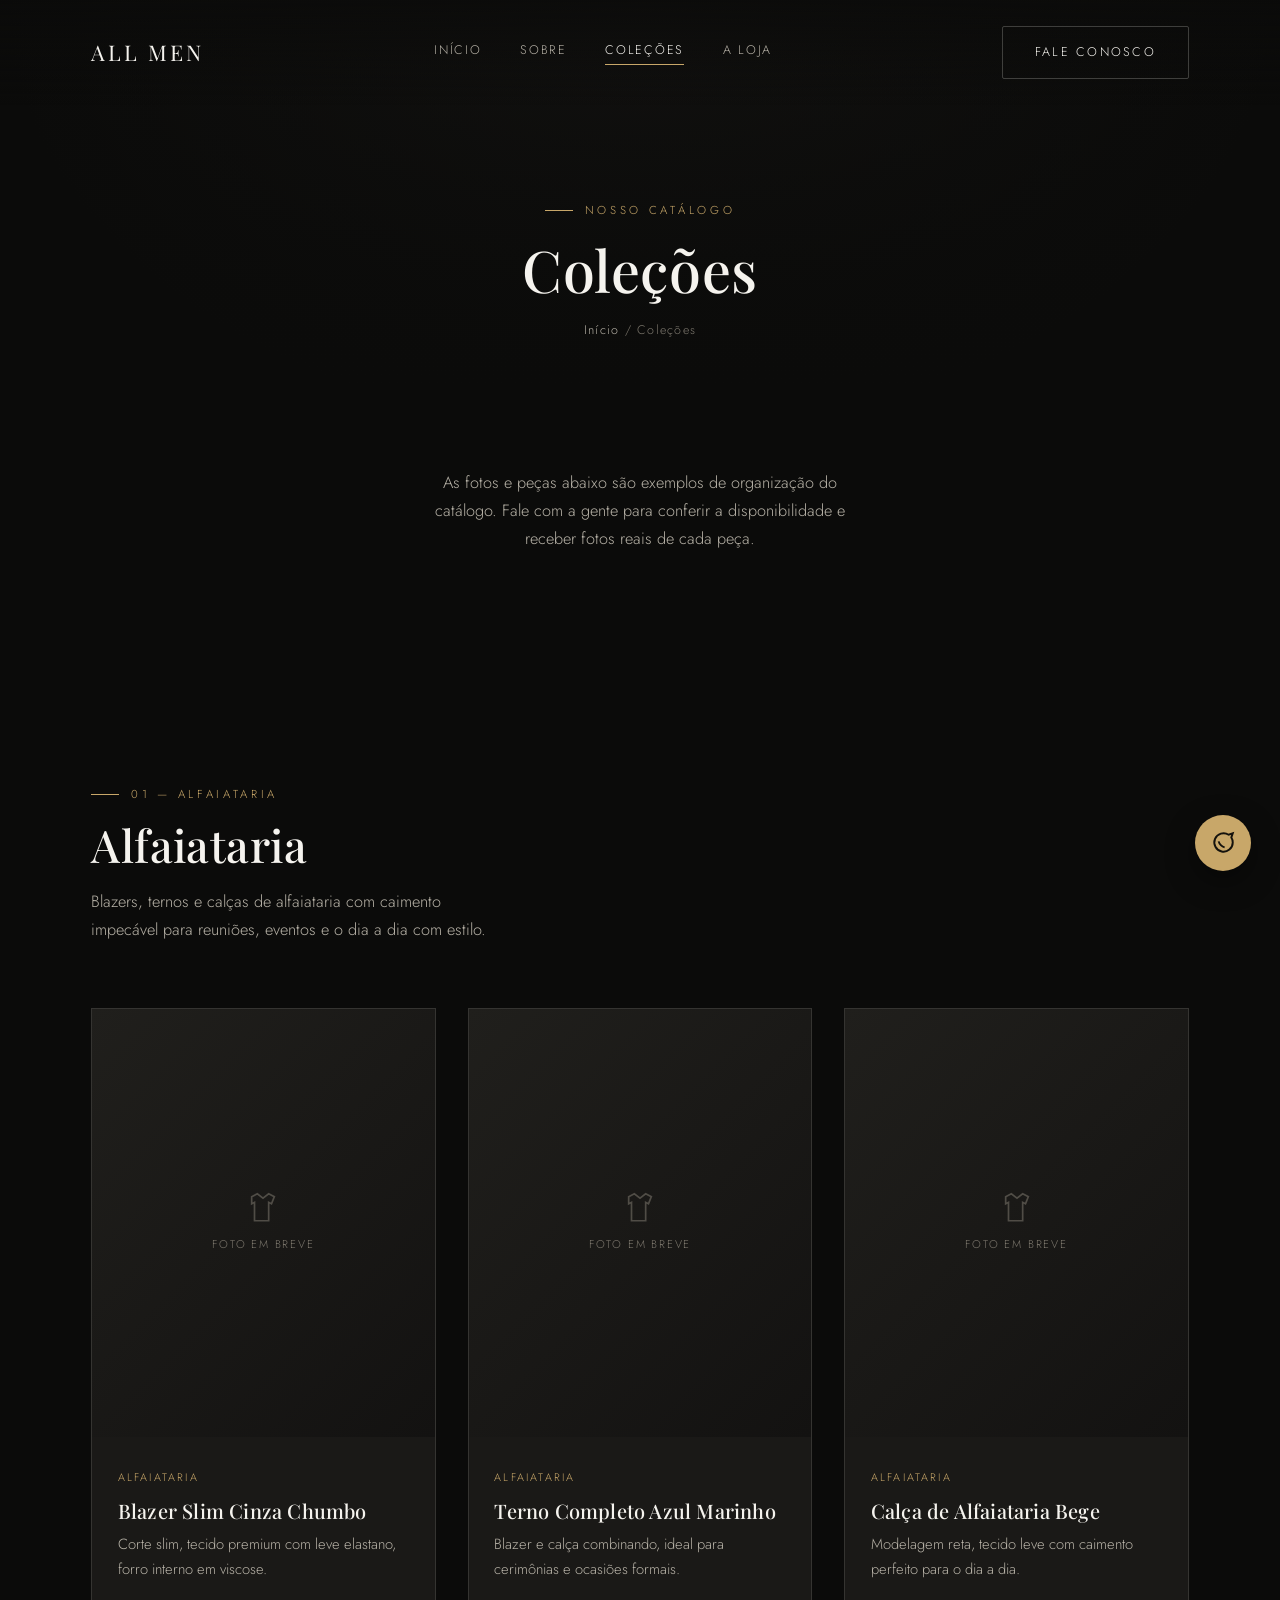
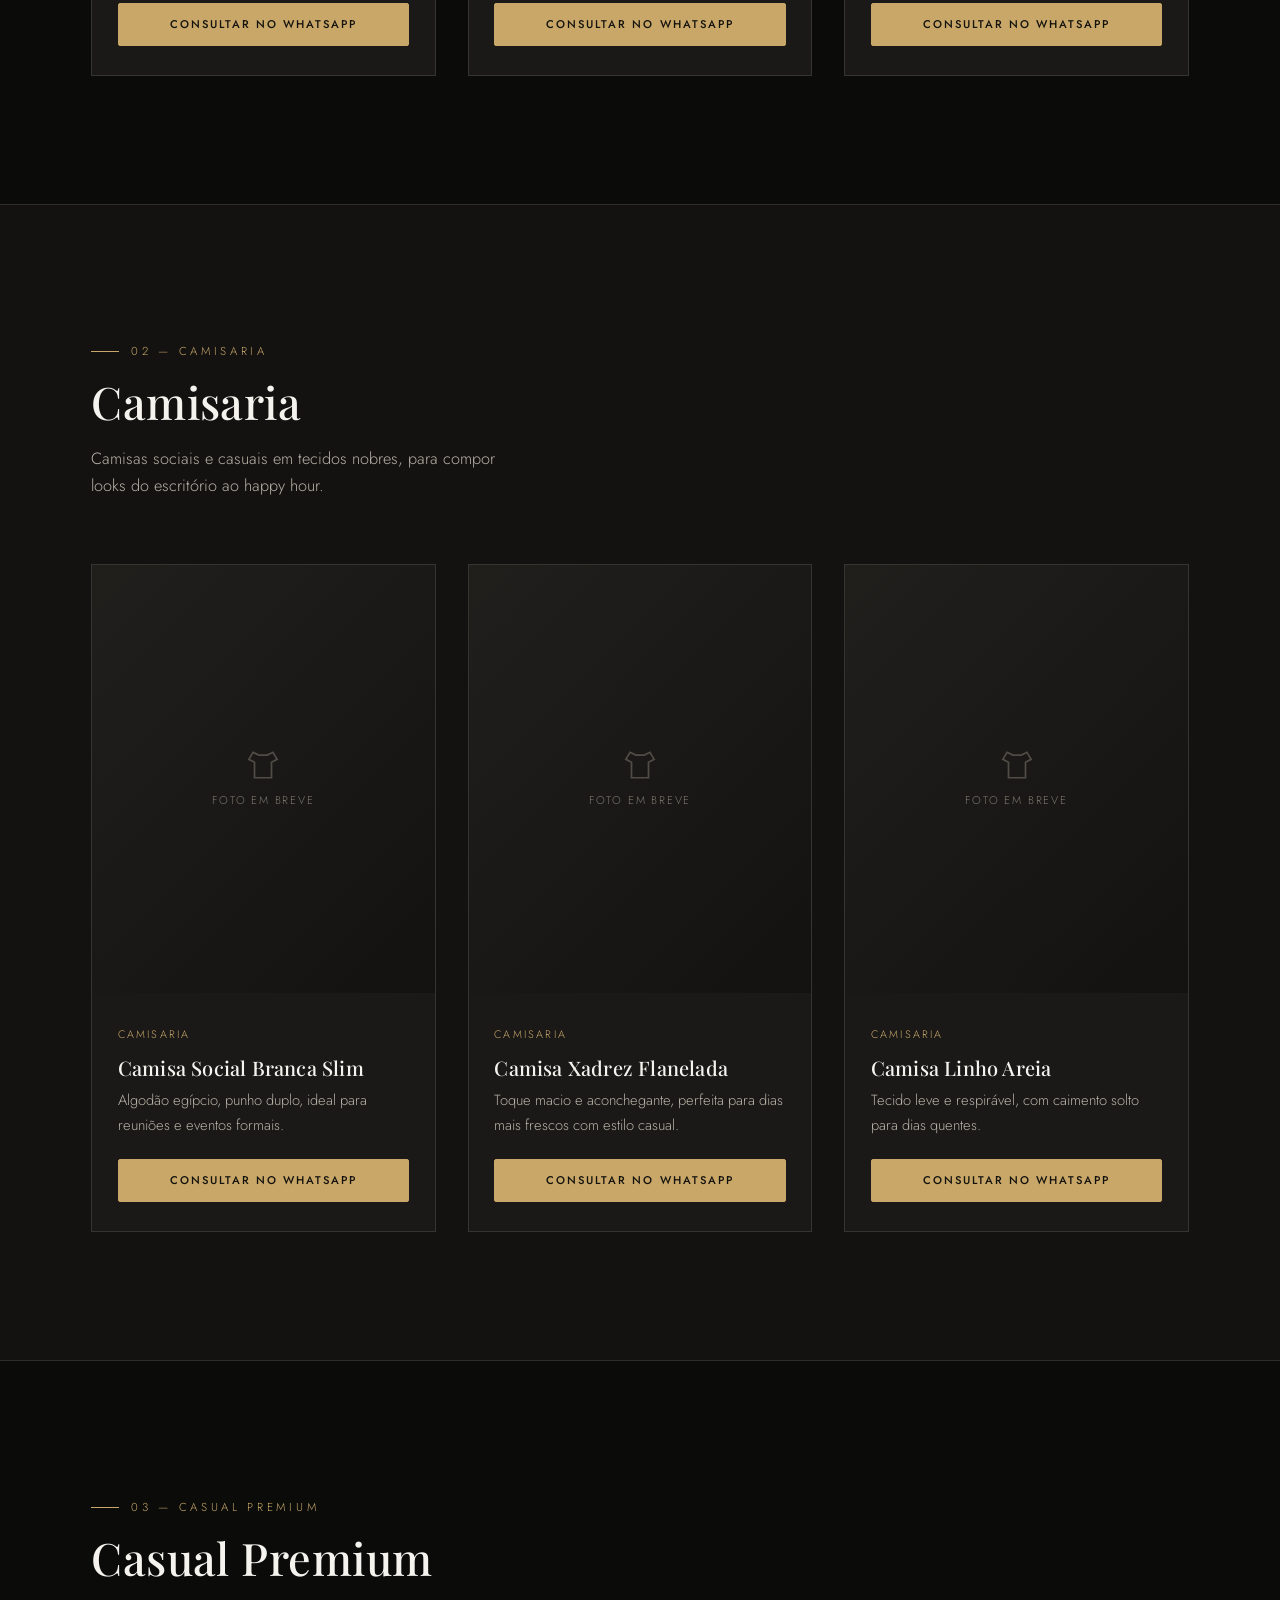
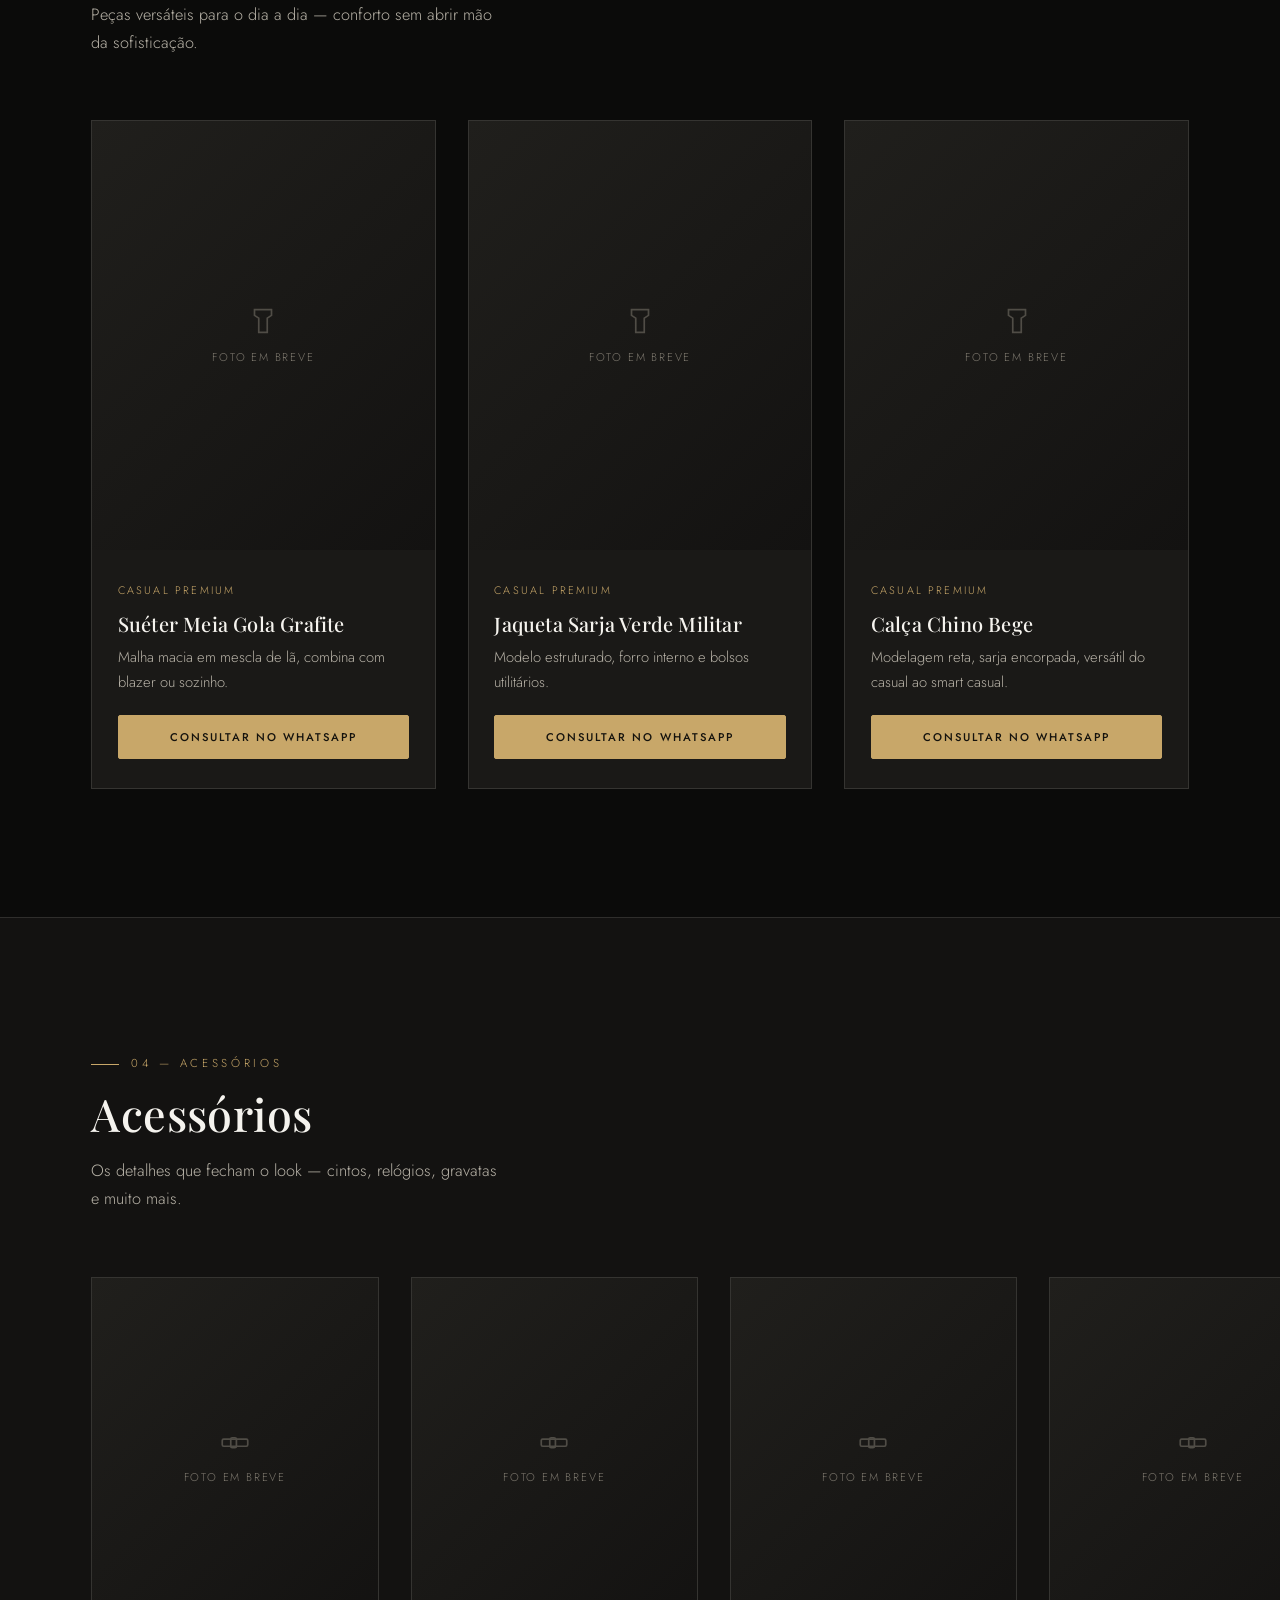
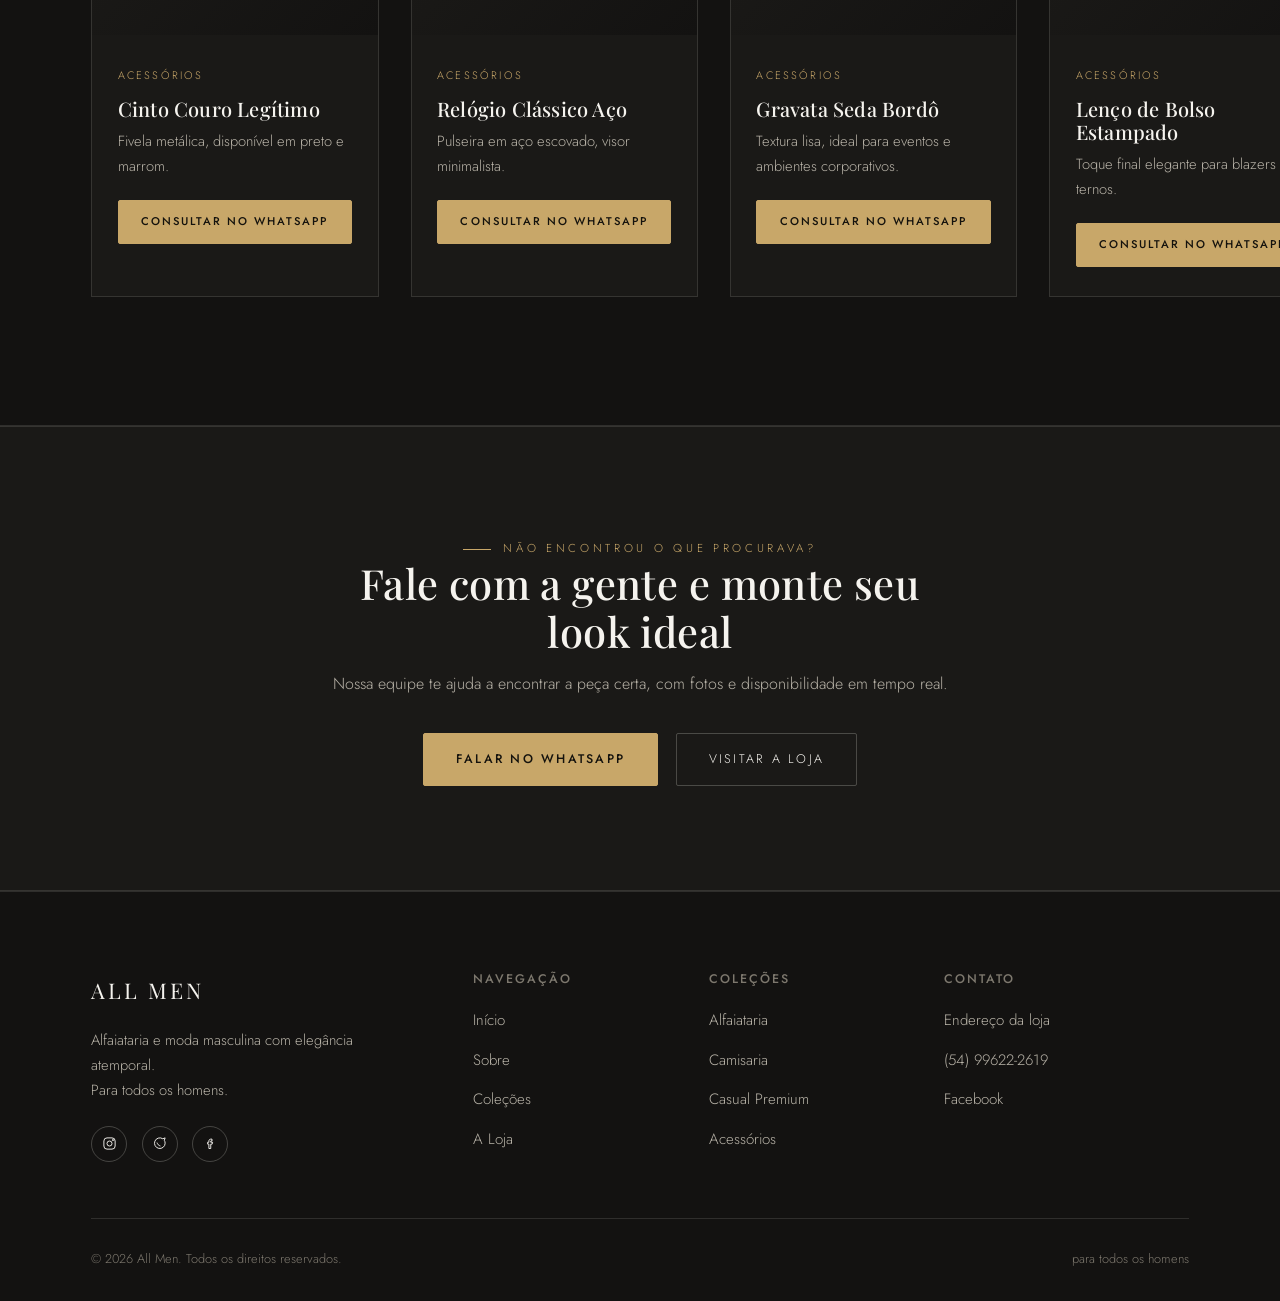
==== commit 600e0cdc: "Add local admin panel and data-driven catalog Products now live in assets/data/products.js and are r" ====
--- a/colecoes.html
+++ b/colecoes.html
@@ -110,50 +110,7 @@
       <h2>Alfaiataria</h2>
       <p>Blazers, ternos e calças de alfaiataria com caimento impecável para reuniões, eventos e o dia a dia com estilo.</p>
     </div>
-    <div class="grid grid-3">
-      <div class="card reveal">
-        <div class="card-media">
-          <div class="placeholder-media">
-            <svg viewBox="0 0 24 24" fill="none" stroke="currentColor" stroke-width="1.2"><path d="M4 4l4-2 4 3 4-3 4 2-2 5-2-1v13H6V8L4 9z"/></svg>
-            <span>Foto em breve</span>
-          </div>
-        </div>
-        <div class="card-body">
-          <span class="cat">Alfaiataria</span>
-          <h3>Blazer Slim Cinza Chumbo</h3>
-          <p>Corte slim, tecido premium com leve elastano, forro interno em viscose.</p>
-          <a href="https://wa.me/5554996222619?text=Ol%C3%A1!%20Tenho%20interesse%20no%20Blazer%20Slim%20Cinza%20Chumbo." class="btn btn-primary btn-block" target="_blank" rel="noopener">Consultar no WhatsApp</a>
-        </div>
-      </div>
-      <div class="card reveal">
-        <div class="card-media">
-          <div class="placeholder-media">
-            <svg viewBox="0 0 24 24" fill="none" stroke="currentColor" stroke-width="1.2"><path d="M4 4l4-2 4 3 4-3 4 2-2 5-2-1v13H6V8L4 9z"/></svg>
-            <span>Foto em breve</span>
-          </div>
-        </div>
-        <div class="card-body">
-          <span class="cat">Alfaiataria</span>
-          <h3>Terno Completo Azul Marinho</h3>
-          <p>Blazer e calça combinando, ideal para cerimônias e ocasiões formais.</p>
-          <a href="https://wa.me/5554996222619?text=Ol%C3%A1!%20Tenho%20interesse%20no%20Terno%20Completo%20Azul%20Marinho." class="btn btn-primary btn-block" target="_blank" rel="noopener">Consultar no WhatsApp</a>
-        </div>
-      </div>
-      <div class="card reveal">
-        <div class="card-media">
-          <div class="placeholder-media">
-            <svg viewBox="0 0 24 24" fill="none" stroke="currentColor" stroke-width="1.2"><path d="M4 4l4-2 4 3 4-3 4 2-2 5-2-1v13H6V8L4 9z"/></svg>
-            <span>Foto em breve</span>
-          </div>
-        </div>
-        <div class="card-body">
-          <span class="cat">Alfaiataria</span>
-          <h3>Calça de Alfaiataria Bege</h3>
-          <p>Modelagem reta, tecido leve com caimento perfeito para o dia a dia.</p>
-          <a href="https://wa.me/5554996222619?text=Ol%C3%A1!%20Tenho%20interesse%20na%20Cal%C3%A7a%20de%20Alfaiataria%20Bege." class="btn btn-primary btn-block" target="_blank" rel="noopener">Consultar no WhatsApp</a>
-        </div>
-      </div>
-    </div>
+    <div class="grid grid-3" data-catalog-category="alfaiataria"></div>
   </div>
 </section>
 
@@ -165,50 +122,7 @@
       <h2>Camisaria</h2>
       <p>Camisas sociais e casuais em tecidos nobres, para compor looks do escritório ao happy hour.</p>
     </div>
-    <div class="grid grid-3">
-      <div class="card reveal">
-        <div class="card-media">
-          <div class="placeholder-media">
-            <svg viewBox="0 0 24 24" fill="none" stroke="currentColor" stroke-width="1.2"><path d="M5 3l4 2h6l4-2 3 5-4 2v11H6V10L2 8z"/></svg>
-            <span>Foto em breve</span>
-          </div>
-        </div>
-        <div class="card-body">
-          <span class="cat">Camisaria</span>
-          <h3>Camisa Social Branca Slim</h3>
-          <p>Algodão egípcio, punho duplo, ideal para reuniões e eventos formais.</p>
-          <a href="https://wa.me/5554996222619?text=Ol%C3%A1!%20Tenho%20interesse%20na%20Camisa%20Social%20Branca%20Slim." class="btn btn-primary btn-block" target="_blank" rel="noopener">Consultar no WhatsApp</a>
-        </div>
-      </div>
-      <div class="card reveal">
-        <div class="card-media">
-          <div class="placeholder-media">
-            <svg viewBox="0 0 24 24" fill="none" stroke="currentColor" stroke-width="1.2"><path d="M5 3l4 2h6l4-2 3 5-4 2v11H6V10L2 8z"/></svg>
-            <span>Foto em breve</span>
-          </div>
-        </div>
-        <div class="card-body">
-          <span class="cat">Camisaria</span>
-          <h3>Camisa Xadrez Flanelada</h3>
-          <p>Toque macio e aconchegante, perfeita para dias mais frescos com estilo casual.</p>
-          <a href="https://wa.me/5554996222619?text=Ol%C3%A1!%20Tenho%20interesse%20na%20Camisa%20Xadrez%20Flanelada." class="btn btn-primary btn-block" target="_blank" rel="noopener">Consultar no WhatsApp</a>
-        </div>
-      </div>
-      <div class="card reveal">
-        <div class="card-media">
-          <div class="placeholder-media">
-            <svg viewBox="0 0 24 24" fill="none" stroke="currentColor" stroke-width="1.2"><path d="M5 3l4 2h6l4-2 3 5-4 2v11H6V10L2 8z"/></svg>
-            <span>Foto em breve</span>
-          </div>
-        </div>
-        <div class="card-body">
-          <span class="cat">Camisaria</span>
-          <h3>Camisa Linho Areia</h3>
-          <p>Tecido leve e respirável, com caimento solto para dias quentes.</p>
-          <a href="https://wa.me/5554996222619?text=Ol%C3%A1!%20Tenho%20interesse%20na%20Camisa%20Linho%20Areia." class="btn btn-primary btn-block" target="_blank" rel="noopener">Consultar no WhatsApp</a>
-        </div>
-      </div>
-    </div>
+    <div class="grid grid-3" data-catalog-category="camisaria"></div>
   </div>
 </section>
 
@@ -220,50 +134,7 @@
       <h2>Casual Premium</h2>
       <p>Peças versáteis para o dia a dia — conforto sem abrir mão da sofisticação.</p>
     </div>
-    <div class="grid grid-3">
-      <div class="card reveal">
-        <div class="card-media">
-          <div class="placeholder-media">
-            <svg viewBox="0 0 24 24" fill="none" stroke="currentColor" stroke-width="1.2"><path d="M6 4h12v4l-3 2v10H9V10L6 8z"/></svg>
-            <span>Foto em breve</span>
-          </div>
-        </div>
-        <div class="card-body">
-          <span class="cat">Casual Premium</span>
-          <h3>Suéter Meia Gola Grafite</h3>
-          <p>Malha macia em mescla de lã, combina com blazer ou sozinho.</p>
-          <a href="https://wa.me/5554996222619?text=Ol%C3%A1!%20Tenho%20interesse%20no%20Su%C3%A9ter%20Meia%20Gola%20Grafite." class="btn btn-primary btn-block" target="_blank" rel="noopener">Consultar no WhatsApp</a>
-        </div>
-      </div>
-      <div class="card reveal">
-        <div class="card-media">
-          <div class="placeholder-media">
-            <svg viewBox="0 0 24 24" fill="none" stroke="currentColor" stroke-width="1.2"><path d="M6 4h12v4l-3 2v10H9V10L6 8z"/></svg>
-            <span>Foto em breve</span>
-          </div>
-        </div>
-        <div class="card-body">
-          <span class="cat">Casual Premium</span>
-          <h3>Jaqueta Sarja Verde Militar</h3>
-          <p>Modelo estruturado, forro interno e bolsos utilitários.</p>
-          <a href="https://wa.me/5554996222619?text=Ol%C3%A1!%20Tenho%20interesse%20na%20Jaqueta%20Sarja%20Verde%20Militar." class="btn btn-primary btn-block" target="_blank" rel="noopener">Consultar no WhatsApp</a>
-        </div>
-      </div>
-      <div class="card reveal">
-        <div class="card-media">
-          <div class="placeholder-media">
-            <svg viewBox="0 0 24 24" fill="none" stroke="currentColor" stroke-width="1.2"><path d="M6 4h12v4l-3 2v10H9V10L6 8z"/></svg>
-            <span>Foto em breve</span>
-          </div>
-        </div>
-        <div class="card-body">
-          <span class="cat">Casual Premium</span>
-          <h3>Calça Chino Bege</h3>
-          <p>Modelagem reta, sarja encorpada, versátil do casual ao smart casual.</p>
-          <a href="https://wa.me/5554996222619?text=Ol%C3%A1!%20Tenho%20interesse%20na%20Cal%C3%A7a%20Chino%20Bege." class="btn btn-primary btn-block" target="_blank" rel="noopener">Consultar no WhatsApp</a>
-        </div>
-      </div>
-    </div>
+    <div class="grid grid-3" data-catalog-category="casual"></div>
   </div>
 </section>
 
@@ -275,64 +146,7 @@
       <h2>Acessórios</h2>
       <p>Os detalhes que fecham o look — cintos, relógios, gravatas e muito mais.</p>
     </div>
-    <div class="grid grid-4">
-      <div class="card reveal">
-        <div class="card-media">
-          <div class="placeholder-media">
-            <svg viewBox="0 0 24 24" fill="none" stroke="currentColor" stroke-width="1.2"><rect x="3" y="10" width="18" height="5" rx="1"/><rect x="9" y="9" width="4" height="7" rx="1"/></svg>
-            <span>Foto em breve</span>
-          </div>
-        </div>
-        <div class="card-body">
-          <span class="cat">Acessórios</span>
-          <h3>Cinto Couro Legítimo</h3>
-          <p>Fivela metálica, disponível em preto e marrom.</p>
-          <a href="https://wa.me/5554996222619?text=Ol%C3%A1!%20Tenho%20interesse%20no%20Cinto%20de%20Couro%20Leg%C3%ADtimo." class="btn btn-primary btn-block" target="_blank" rel="noopener">Consultar</a>
-        </div>
-      </div>
-      <div class="card reveal">
-        <div class="card-media">
-          <div class="placeholder-media">
-            <svg viewBox="0 0 24 24" fill="none" stroke="currentColor" stroke-width="1.2"><circle cx="12" cy="12" r="7"/><path d="M12 9v3l2 1"/></svg>
-            <span>Foto em breve</span>
-          </div>
-        </div>
-        <div class="card-body">
-          <span class="cat">Acessórios</span>
-          <h3>Relógio Clássico Aço</h3>
-          <p>Pulseira em aço escovado, visor minimalista.</p>
-          <a href="https://wa.me/5554996222619?text=Ol%C3%A1!%20Tenho%20interesse%20no%20Rel%C3%B3gio%20Cl%C3%A1ssico%20de%20A%C3%A7o." class="btn btn-primary btn-block" target="_blank" rel="noopener">Consultar</a>
-        </div>
-      </div>
-      <div class="card reveal">
-        <div class="card-media">
-          <div class="placeholder-media">
-            <svg viewBox="0 0 24 24" fill="none" stroke="currentColor" stroke-width="1.2"><path d="M12 3l3 6-3 12-3-12z"/></svg>
-            <span>Foto em breve</span>
-          </div>
-        </div>
-        <div class="card-body">
-          <span class="cat">Acessórios</span>
-          <h3>Gravata Seda Bordô</h3>
-          <p>Textura lisa, ideal para eventos e ambientes corporativos.</p>
-          <a href="https://wa.me/5554996222619?text=Ol%C3%A1!%20Tenho%20interesse%20na%20Gravata%20de%20Seda%20Bord%C3%B4." class="btn btn-primary btn-block" target="_blank" rel="noopener">Consultar</a>
-        </div>
-      </div>
-      <div class="card reveal">
-        <div class="card-media">
-          <div class="placeholder-media">
-            <svg viewBox="0 0 24 24" fill="none" stroke="currentColor" stroke-width="1.2"><path d="M4 18l6-13 2 4 2-4 6 13z"/></svg>
-            <span>Foto em breve</span>
-          </div>
-        </div>
-        <div class="card-body">
-          <span class="cat">Acessórios</span>
-          <h3>Lenço de Bolso Estampado</h3>
-          <p>Toque final elegante para blazers e ternos.</p>
-          <a href="https://wa.me/5554996222619?text=Ol%C3%A1!%20Tenho%20interesse%20no%20Len%C3%A7o%20de%20Bolso%20Estampado." class="btn btn-primary btn-block" target="_blank" rel="noopener">Consultar</a>
-        </div>
-      </div>
-    </div>
+    <div class="grid grid-4" data-catalog-category="acessorios"></div>
   </div>
 </section>
 
@@ -409,6 +223,8 @@
   <svg viewBox="0 0 24 24" fill="none" stroke="currentColor" stroke-width="1.8"><path d="M21 11.5a8.5 8.5 0 1 1-3.8-7.1L21 3l-1.3 3.9a8.46 8.46 0 0 1 1.3 4.6z"/><path d="M8 10.5s.5 2 2 3.5 3.5 2 3.5 2"/></svg>
 </a>
 
+<script src="assets/data/products.js"></script>
+<script src="assets/js/catalog.js"></script>
 <script src="assets/js/main.js"></script>
 </body>
 </html>
--- a/assets/css/style.css
+++ b/assets/css/style.css
@@ -345,8 +345,10 @@
 }
 
 .hero-content h1 {
-  font-size: clamp(2.6rem, 6vw, 4.6rem);
+  font-size: clamp(2.1rem, 5vw, 4rem);
   color: var(--color-text);
+  max-width: 16ch;
+  margin: 0 auto;
 }
 
 .hero-content .tagline {
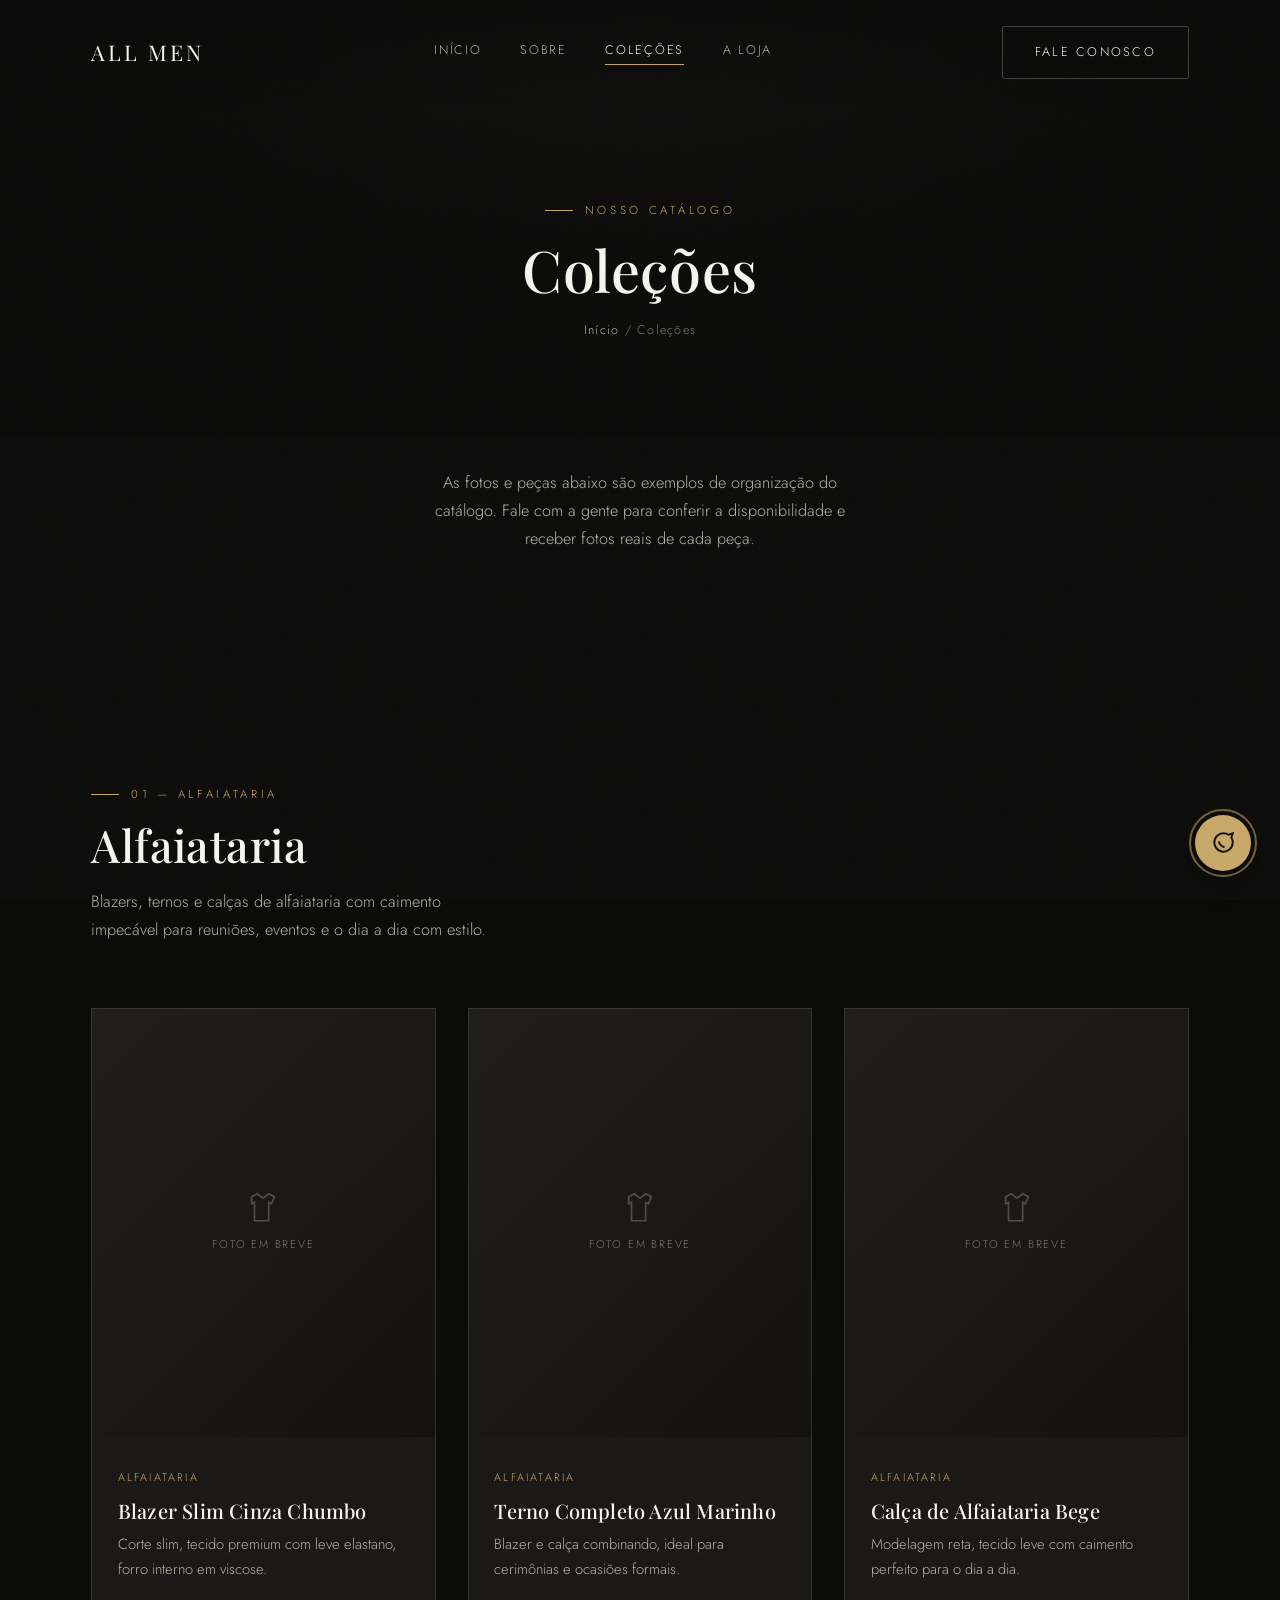
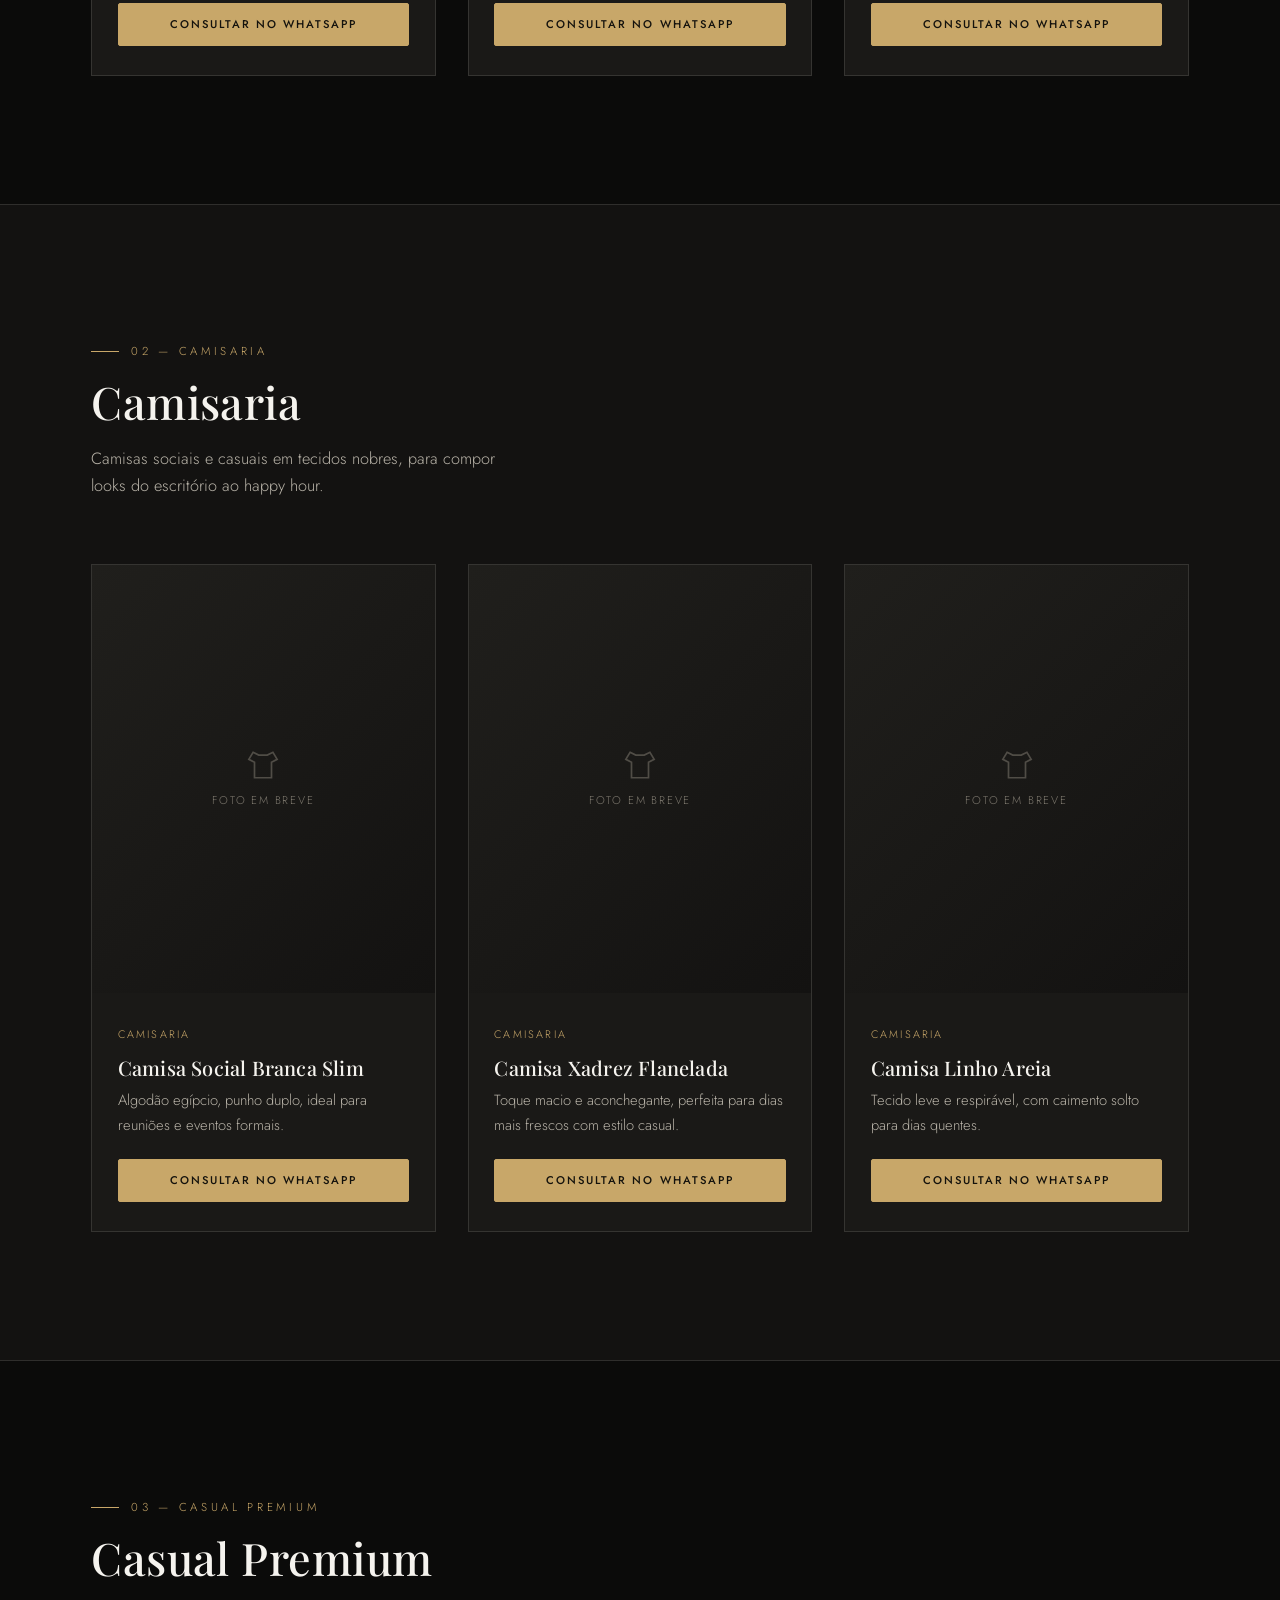
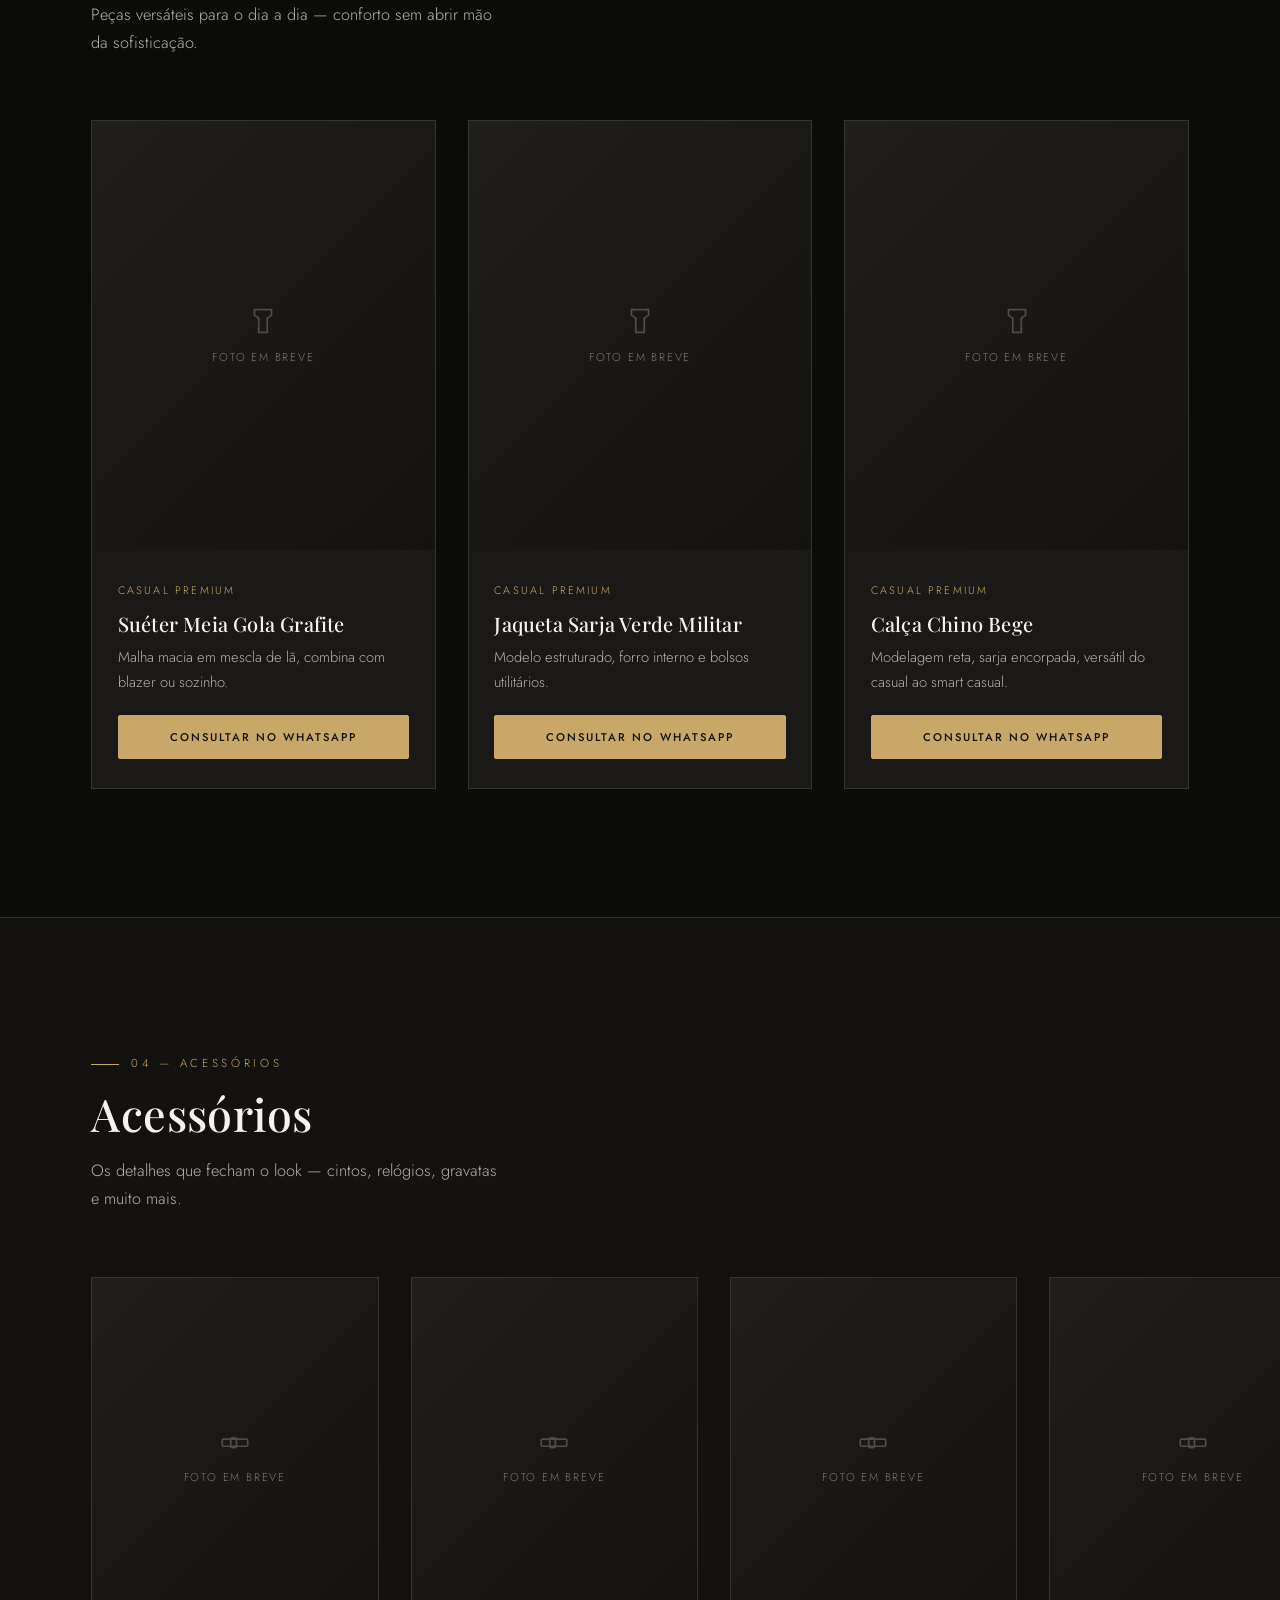
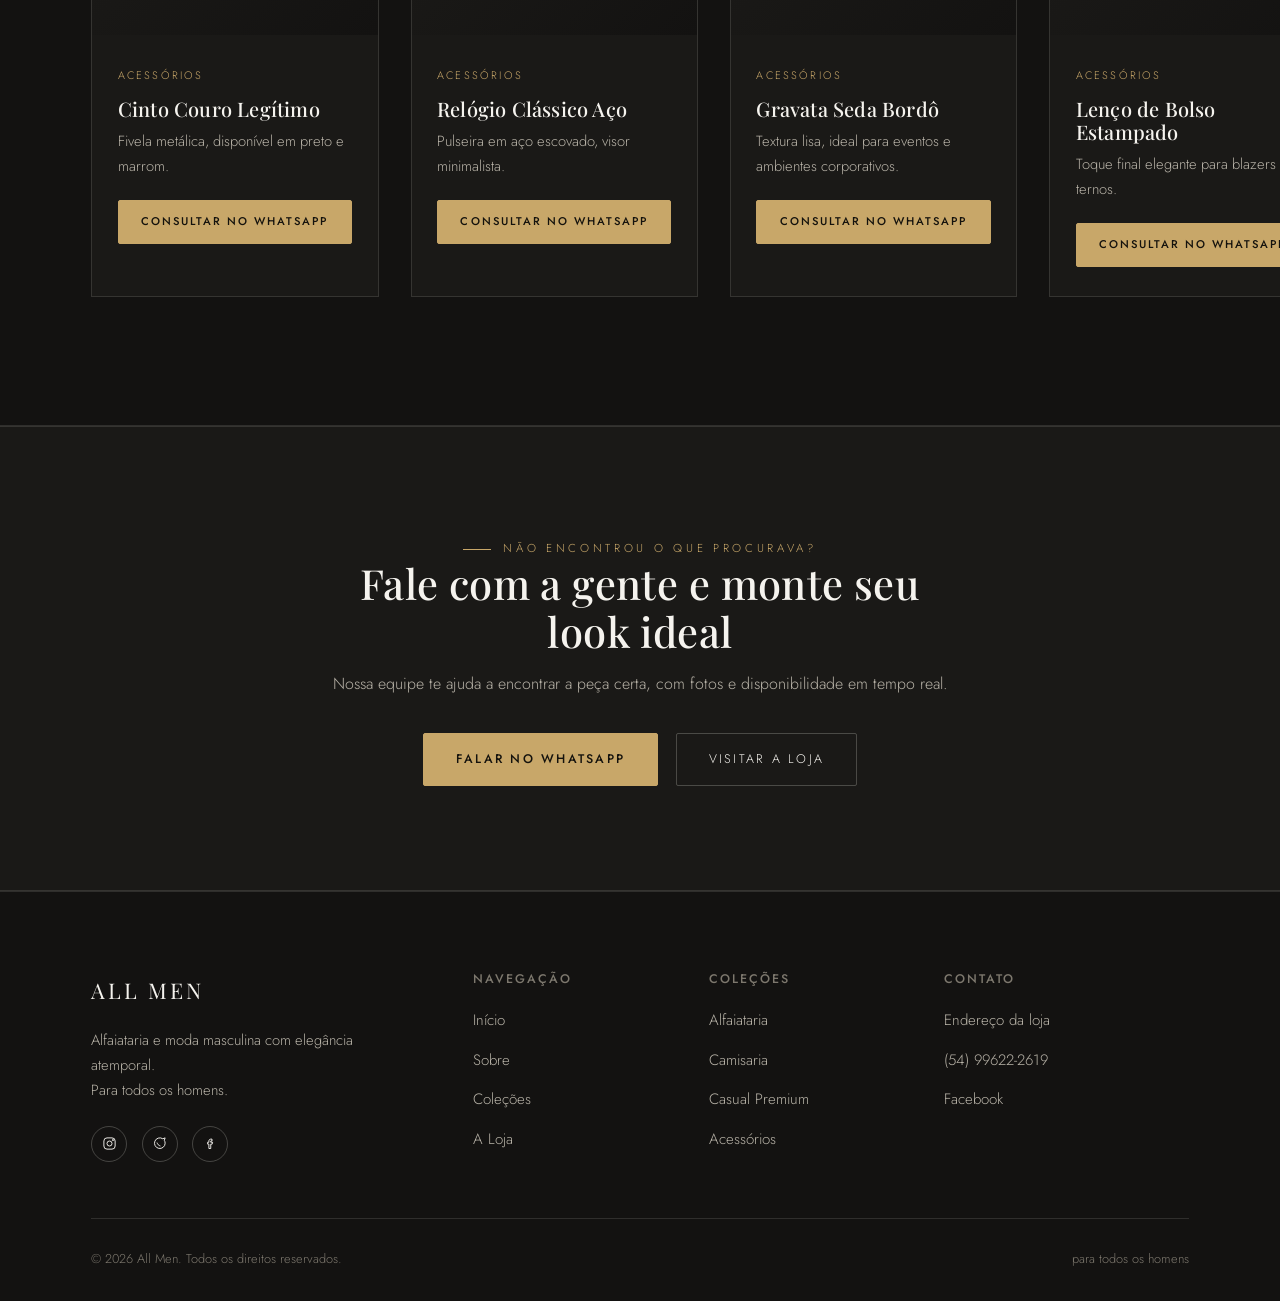
==== commit f7dd8604: "Add premium visual polish pass Subtle page fade-in, editorial grain texture, hero Ken Burns zoom wit" ====
--- a/colecoes.html
+++ b/colecoes.html
@@ -219,6 +219,10 @@
   </div>
 </footer>
 
+<button type="button" class="back-to-top" aria-label="Voltar ao topo">
+  <svg viewBox="0 0 24 24" fill="none" stroke="currentColor" stroke-width="1.8"><path d="M12 19V5"/><path d="M5 12l7-7 7 7"/></svg>
+</button>
+
 <a href="https://wa.me/5554996222619" class="wa-float" target="_blank" rel="noopener" aria-label="Fale conosco no WhatsApp">
   <svg viewBox="0 0 24 24" fill="none" stroke="currentColor" stroke-width="1.8"><path d="M21 11.5a8.5 8.5 0 1 1-3.8-7.1L21 3l-1.3 3.9a8.46 8.46 0 0 1 1.3 4.6z"/><path d="M8 10.5s.5 2 2 3.5 3.5 2 3.5 2"/></svg>
 </a>
--- a/assets/css/style.css
+++ b/assets/css/style.css
@@ -47,6 +47,24 @@
   line-height: 1.7;
   -webkit-font-smoothing: antialiased;
   overflow-x: hidden;
+  animation: pageFadeIn 0.7s var(--ease) both;
+}
+
+@keyframes pageFadeIn {
+  from { opacity: 0; }
+  to { opacity: 1; }
+}
+
+/* Textura sutil de grão, para um acabamento mais editorial/premium */
+body::before {
+  content: "";
+  position: fixed;
+  inset: 0;
+  z-index: 9999;
+  pointer-events: none;
+  opacity: 0.035;
+  mix-blend-mode: overlay;
+  background-image: url("data:image/svg+xml;utf8,<svg xmlns='http://www.w3.org/2000/svg' width='180' height='180'><filter id='n'><feTurbulence type='fractalNoise' baseFrequency='0.85' numOctaves='2' stitchTiles='stitch'/></filter><rect width='100%25' height='100%25' filter='url(%23n)'/></svg>");
 }
 
 img {
@@ -154,12 +172,31 @@
   border-color: var(--color-accent);
   color: #14120d;
   font-weight: 500;
+  position: relative;
+  overflow: hidden;
+}
+
+.btn-primary::after {
+  content: "";
+  position: absolute;
+  top: 0;
+  left: -60%;
+  width: 40%;
+  height: 100%;
+  background: linear-gradient(120deg, transparent, rgba(255, 255, 255, 0.45), transparent);
+  transform: skewX(-20deg);
+  transition: left 0.7s var(--ease);
 }
 
 .btn-primary:hover {
   background: var(--color-accent-strong);
   border-color: var(--color-accent-strong);
   transform: translateY(-2px);
+  box-shadow: 0 12px 28px -10px rgba(200, 167, 105, 0.55);
+}
+
+.btn-primary:hover::after {
+  left: 130%;
 }
 
 .btn-ghost {
@@ -297,7 +334,10 @@
 
 .hero-media {
   position: absolute;
-  inset: 0;
+  left: 0;
+  right: 0;
+  top: -90px;
+  bottom: -90px;
   z-index: 0;
   background:
     radial-gradient(ellipse at 50% 30%, var(--color-surface-2) 0%, var(--color-bg) 75%);
@@ -308,6 +348,13 @@
   height: 100%;
   object-fit: cover;
   filter: grayscale(35%) brightness(0.55);
+  animation: heroKenBurns 22s ease-in-out infinite alternate;
+  will-change: transform;
+}
+
+@keyframes heroKenBurns {
+  from { transform: scale(1) translate3d(0, 0, 0); }
+  to { transform: scale(1.09) translate3d(-1%, -1%, 0); }
 }
 
 .hero-media::after {
@@ -349,6 +396,14 @@
   color: var(--color-text);
   max-width: 16ch;
   margin: 0 auto;
+}
+
+.hero-content h1 .accent-text {
+  background: linear-gradient(120deg, var(--color-accent-strong), var(--color-accent));
+  -webkit-background-clip: text;
+  background-clip: text;
+  color: transparent;
+  font-style: italic;
 }
 
 .hero-content .tagline {
@@ -494,12 +549,13 @@
 .card {
   background: var(--color-surface);
   border: 1px solid var(--color-line);
-  transition: transform 0.4s var(--ease), border-color 0.4s var(--ease);
+  transition: transform 0.45s var(--ease), border-color 0.45s var(--ease), box-shadow 0.45s var(--ease);
 }
 
 .card:hover {
-  transform: translateY(-6px);
-  border-color: var(--color-line-strong);
+  transform: translateY(-8px);
+  border-color: var(--color-accent-soft);
+  box-shadow: 0 24px 48px -24px rgba(200, 167, 105, 0.35);
 }
 
 .card-media {
@@ -577,6 +633,13 @@
   border: 1px solid var(--color-line);
   display: flex;
   align-items: flex-end;
+  transition: transform 0.45s var(--ease), border-color 0.45s var(--ease), box-shadow 0.45s var(--ease);
+}
+
+.feature-card:hover {
+  transform: translateY(-6px);
+  border-color: var(--color-accent-soft);
+  box-shadow: 0 24px 48px -24px rgba(200, 167, 105, 0.3);
 }
 
 .feature-card .bg {
@@ -1012,6 +1075,22 @@
   transition: transform 0.3s var(--ease);
 }
 
+.wa-float::before {
+  content: "";
+  position: absolute;
+  inset: -6px;
+  border-radius: 50%;
+  border: 2px solid var(--color-accent);
+  opacity: 0.55;
+  animation: waPulse 2.6s var(--ease) infinite;
+  pointer-events: none;
+}
+
+@keyframes waPulse {
+  0% { transform: scale(0.85); opacity: 0.55; }
+  100% { transform: scale(1.55); opacity: 0; }
+}
+
 .wa-float:hover {
   transform: scale(1.08);
 }
@@ -1020,6 +1099,62 @@
   width: 26px;
   height: 26px;
   color: #14120d;
+  position: relative;
+}
+
+/* ---------------------------------- Voltar ao topo ---------------------------------- */
+
+.back-to-top {
+  position: fixed;
+  bottom: 1.8rem;
+  right: 5.4rem;
+  z-index: 90;
+  width: 44px;
+  height: 44px;
+  border-radius: 50%;
+  background: var(--color-surface);
+  border: 1px solid var(--color-line-strong);
+  display: flex;
+  align-items: center;
+  justify-content: center;
+  color: var(--color-text);
+  cursor: pointer;
+  opacity: 0;
+  visibility: hidden;
+  transform: translateY(10px);
+  transition: all 0.35s var(--ease);
+}
+
+.back-to-top.is-visible {
+  opacity: 1;
+  visibility: visible;
+  transform: translateY(0);
+}
+
+.back-to-top:hover {
+  border-color: var(--color-accent);
+  color: var(--color-accent);
+  transform: translateY(-3px);
+}
+
+.back-to-top svg {
+  width: 18px;
+  height: 18px;
+}
+
+@media (max-width: 640px) {
+  .back-to-top {
+    right: 4.8rem;
+    width: 40px;
+    height: 40px;
+    bottom: 1.6rem;
+  }
+  .wa-float {
+    width: 50px;
+    height: 50px;
+    bottom: 1.6rem;
+    right: 1.6rem;
+  }
 }
 
 /* ---------------------------------- Reveal on scroll ---------------------------------- */
@@ -1033,6 +1168,27 @@
 .reveal.is-visible {
   opacity: 1;
   transform: translateY(0);
+}
+
+/* Efeito cascata nos grids: cada item revela um pouco depois do anterior */
+.grid .reveal:nth-child(1) { transition-delay: 0s; }
+.grid .reveal:nth-child(2) { transition-delay: 0.09s; }
+.grid .reveal:nth-child(3) { transition-delay: 0.18s; }
+.grid .reveal:nth-child(4) { transition-delay: 0.27s; }
+.grid .reveal:nth-child(5) { transition-delay: 0.36s; }
+.grid .reveal:nth-child(6) { transition-delay: 0.45s; }
+
+/* Respeita quem prefere menos animação */
+@media (prefers-reduced-motion: reduce) {
+  * {
+    animation-duration: 0.001ms !important;
+    animation-iteration-count: 1 !important;
+    transition-duration: 0.001ms !important;
+    scroll-behavior: auto !important;
+  }
+  .wa-float::before {
+    display: none;
+  }
 }
 
 /* ---------------------------------- Responsive ---------------------------------- */
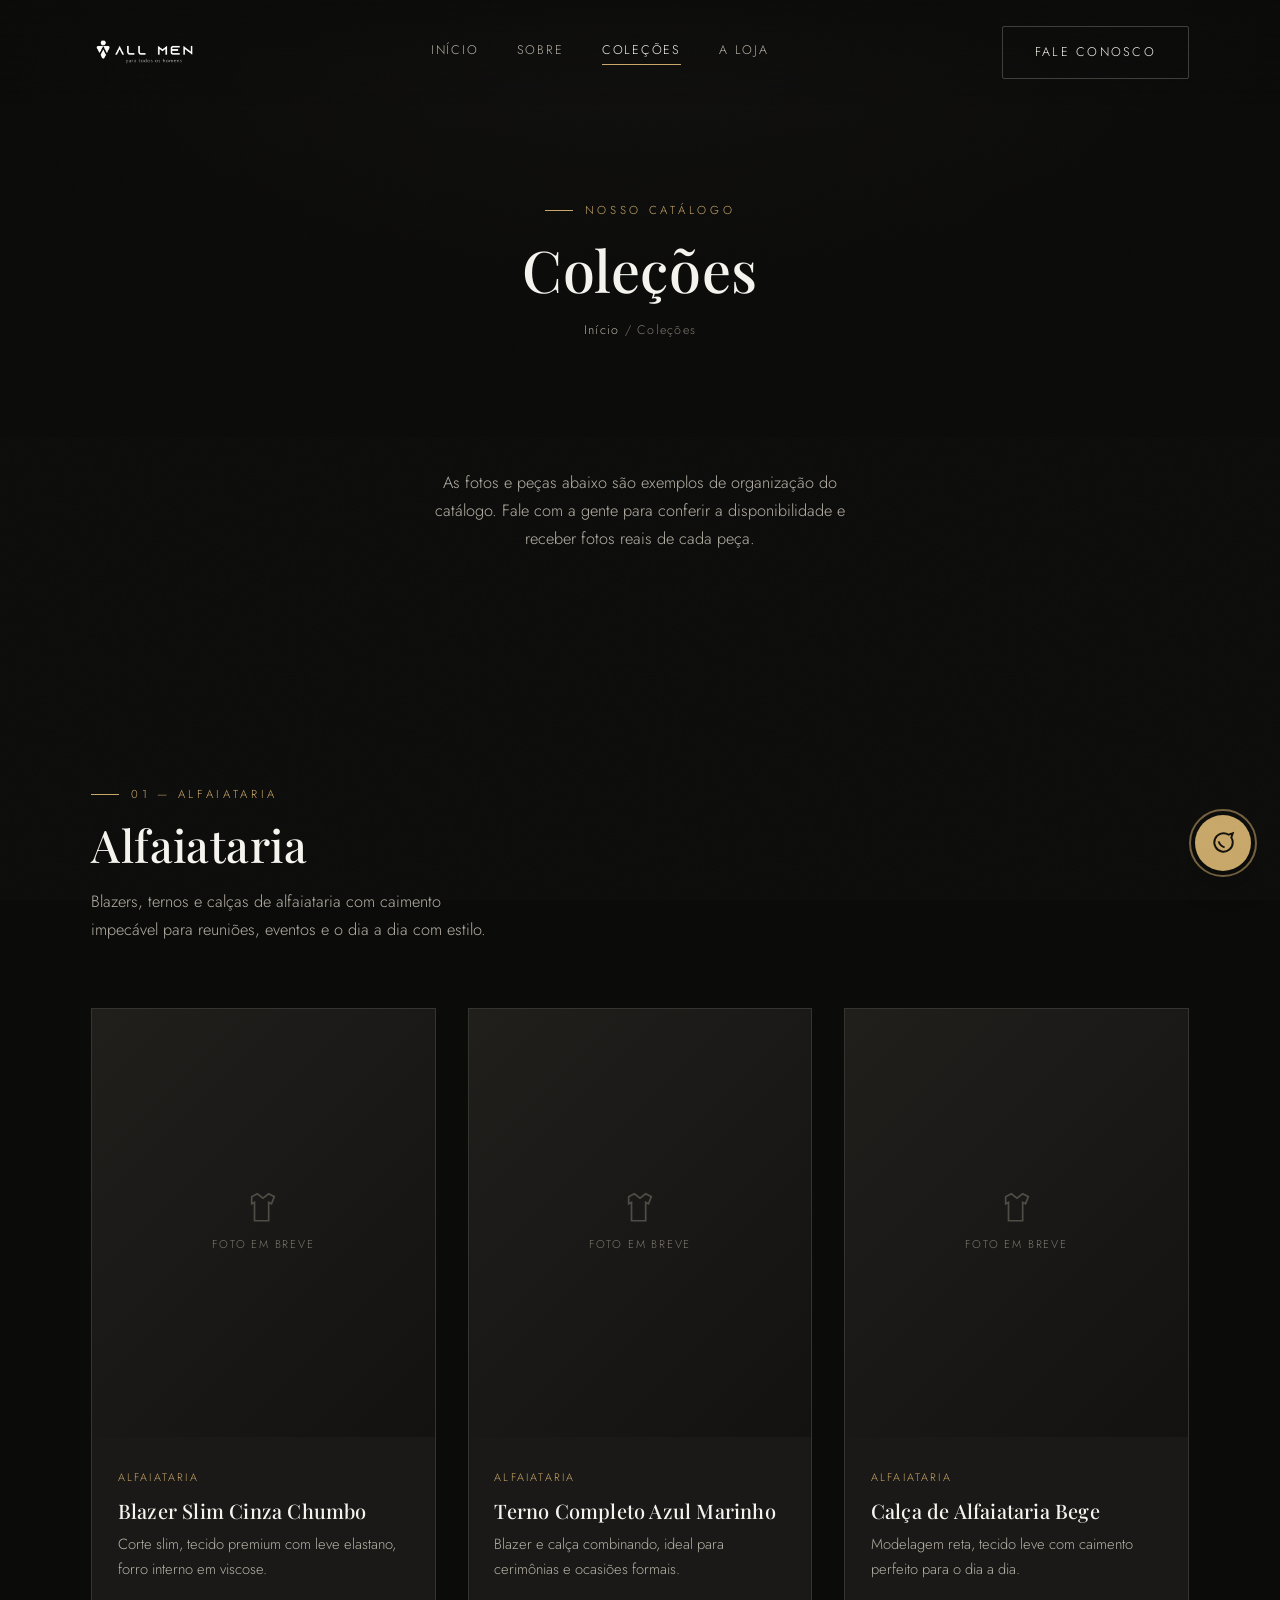
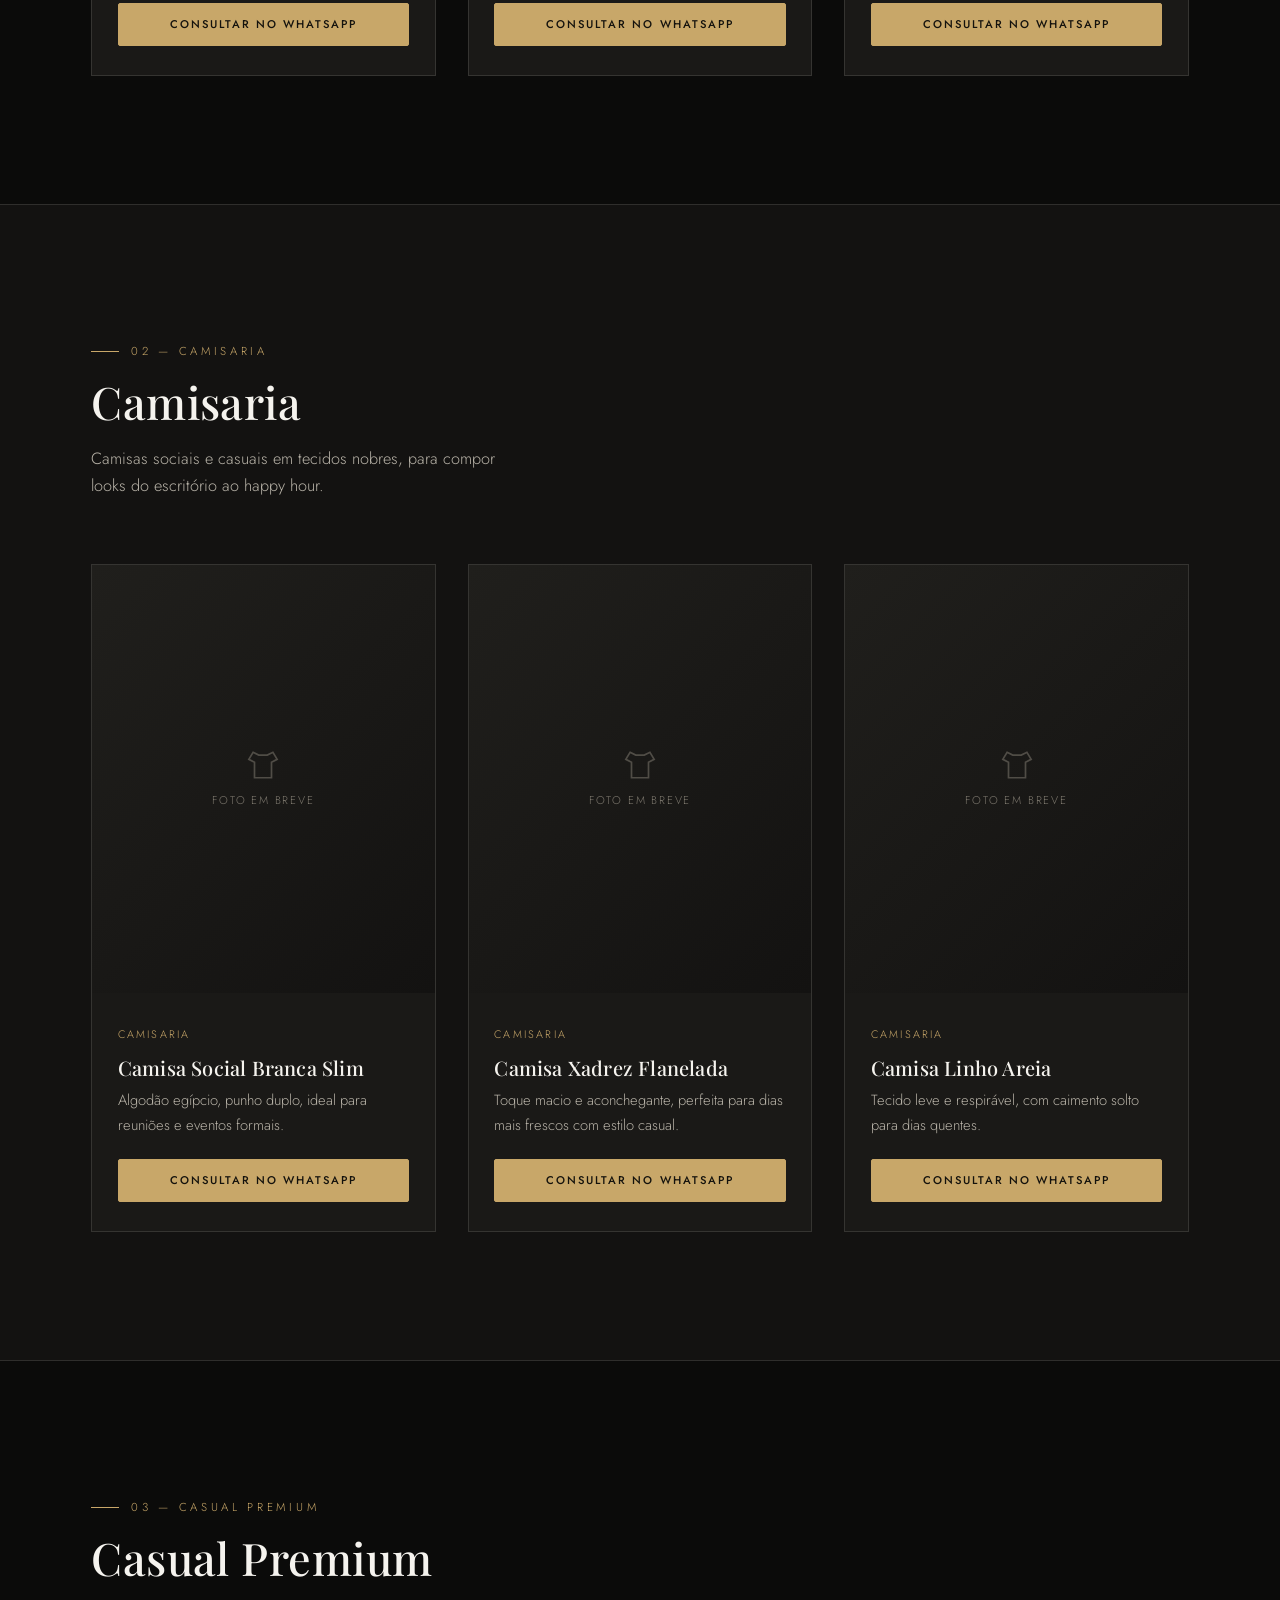
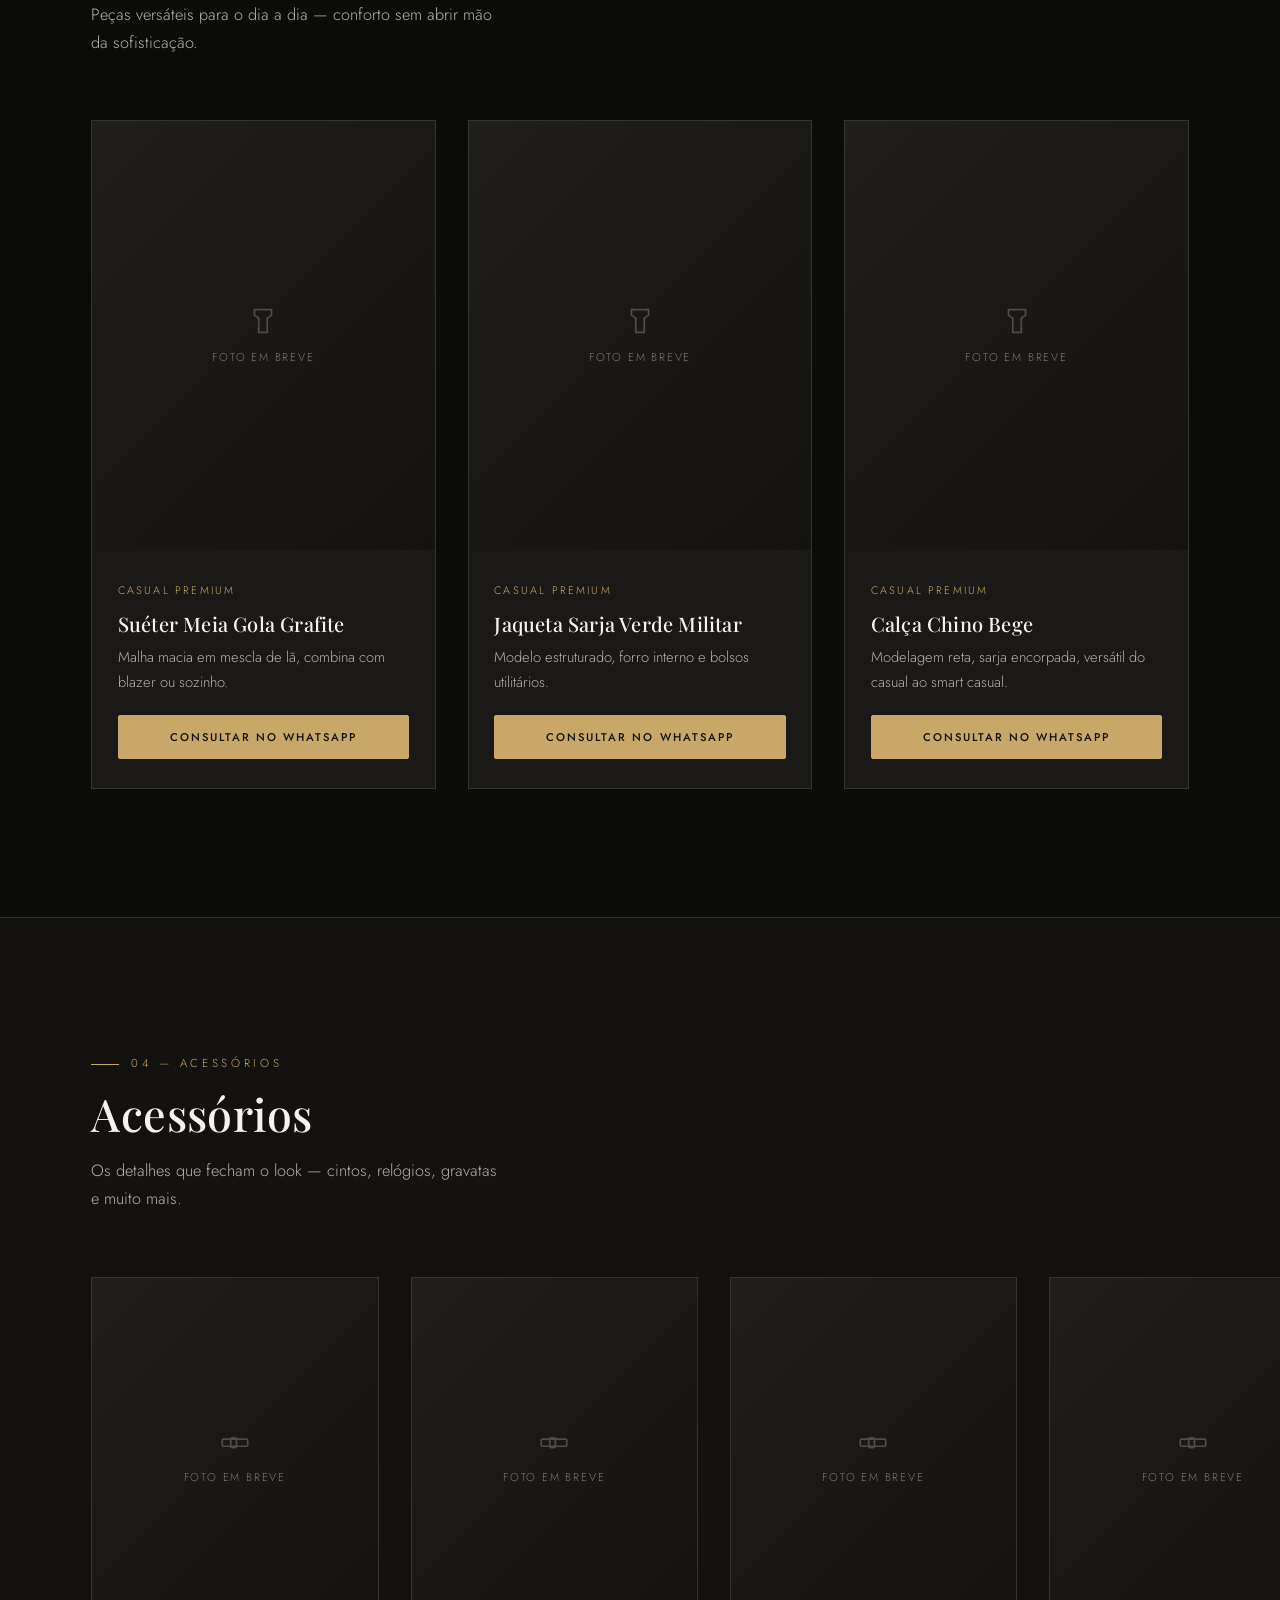
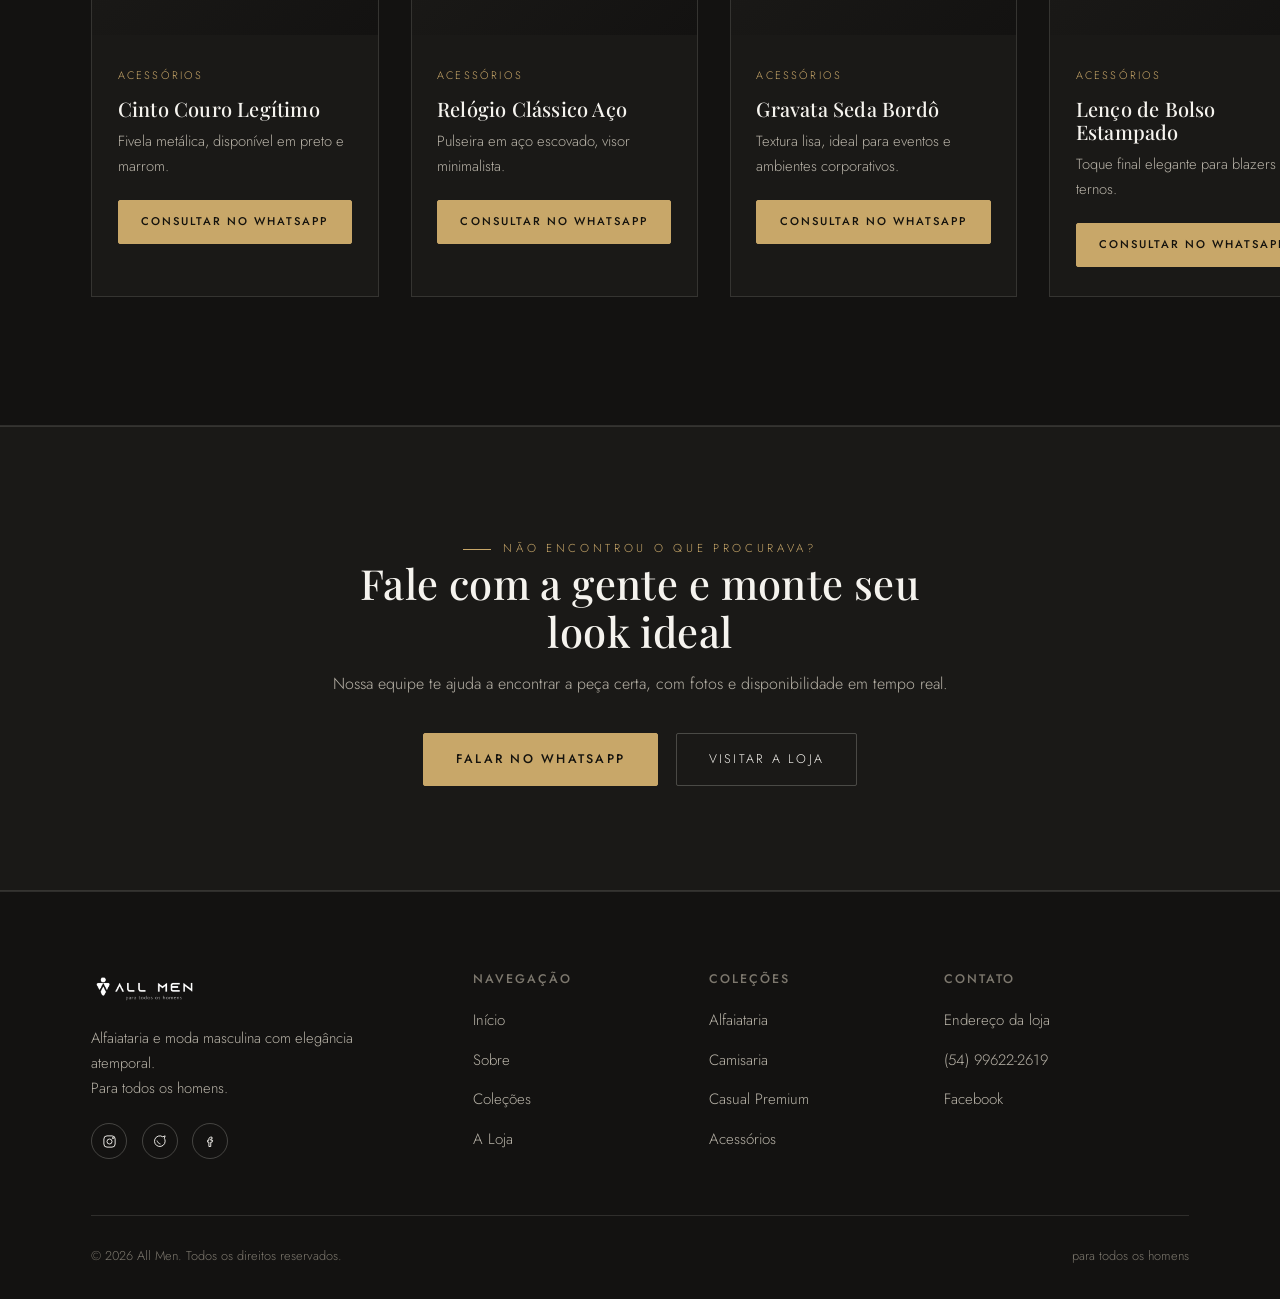
==== commit e8b0dffc: "Add official logo assets from Brandbook and clean up wordmark usage Extract black/white logo lockups" ====
--- a/colecoes.html
+++ b/colecoes.html
@@ -22,7 +22,7 @@
 <meta name="twitter:title" content="Coleções All Men — Alfaiataria, Camisaria e Acessórios">
 <meta name="twitter:description" content="Explore as coleções All Men: alfaiataria, camisaria, casual premium e acessórios. Consulte disponibilidade pelo WhatsApp.">
 <meta name="twitter:image" content="https://pabliitoxd.github.io/allmen/assets/img/logo.png">
-<link rel="icon" type="image/png" href="assets/img/logo.png">
+<link rel="icon" type="image/png" href="assets/img/favicon.png">
 <link rel="stylesheet" href="assets/css/style.css">
 <script type="application/ld+json">
 {
@@ -67,8 +67,7 @@
 <header class="site-header">
   <div class="container">
     <a href="index.html" class="brand">
-      <img src="assets/img/logo.png" alt="All Men" onerror="this.style.display='none'">
-      <span class="brand-word">ALL MEN</span>
+      <img src="assets/img/logo-white.png" alt="All Men" onerror="this.style.display='none'">
     </a>
     <nav class="main-nav">
       <a href="index.html">Início</a>
@@ -169,8 +168,7 @@
     <div class="footer-grid">
       <div class="footer-brand">
         <span class="brand">
-          <img src="assets/img/logo.png" alt="All Men" onerror="this.style.display='none'">
-          <span class="brand-word">ALL MEN</span>
+          <img src="assets/img/logo-white.png" alt="All Men" onerror="this.style.display='none'">
         </span>
         <p>Alfaiataria e moda masculina com elegância atemporal.<br>Para todos os homens.</p>
         <div class="footer-social">
--- a/assets/css/style.css
+++ b/assets/css/style.css
@@ -375,16 +375,8 @@
 }
 
 .hero-logo {
-  max-width: 96px;
-  margin-bottom: 1.6rem;
-}
-
-.hero-word {
-  display: block;
-  font-family: var(--font-display);
-  font-size: clamp(1.7rem, 3vw, 2.2rem);
-  letter-spacing: 0.16em;
-  margin-bottom: 1.6rem;
+  width: clamp(220px, 26vw, 320px);
+  margin-bottom: 2.2rem;
 }
 
 .hero-content .eyebrow {
